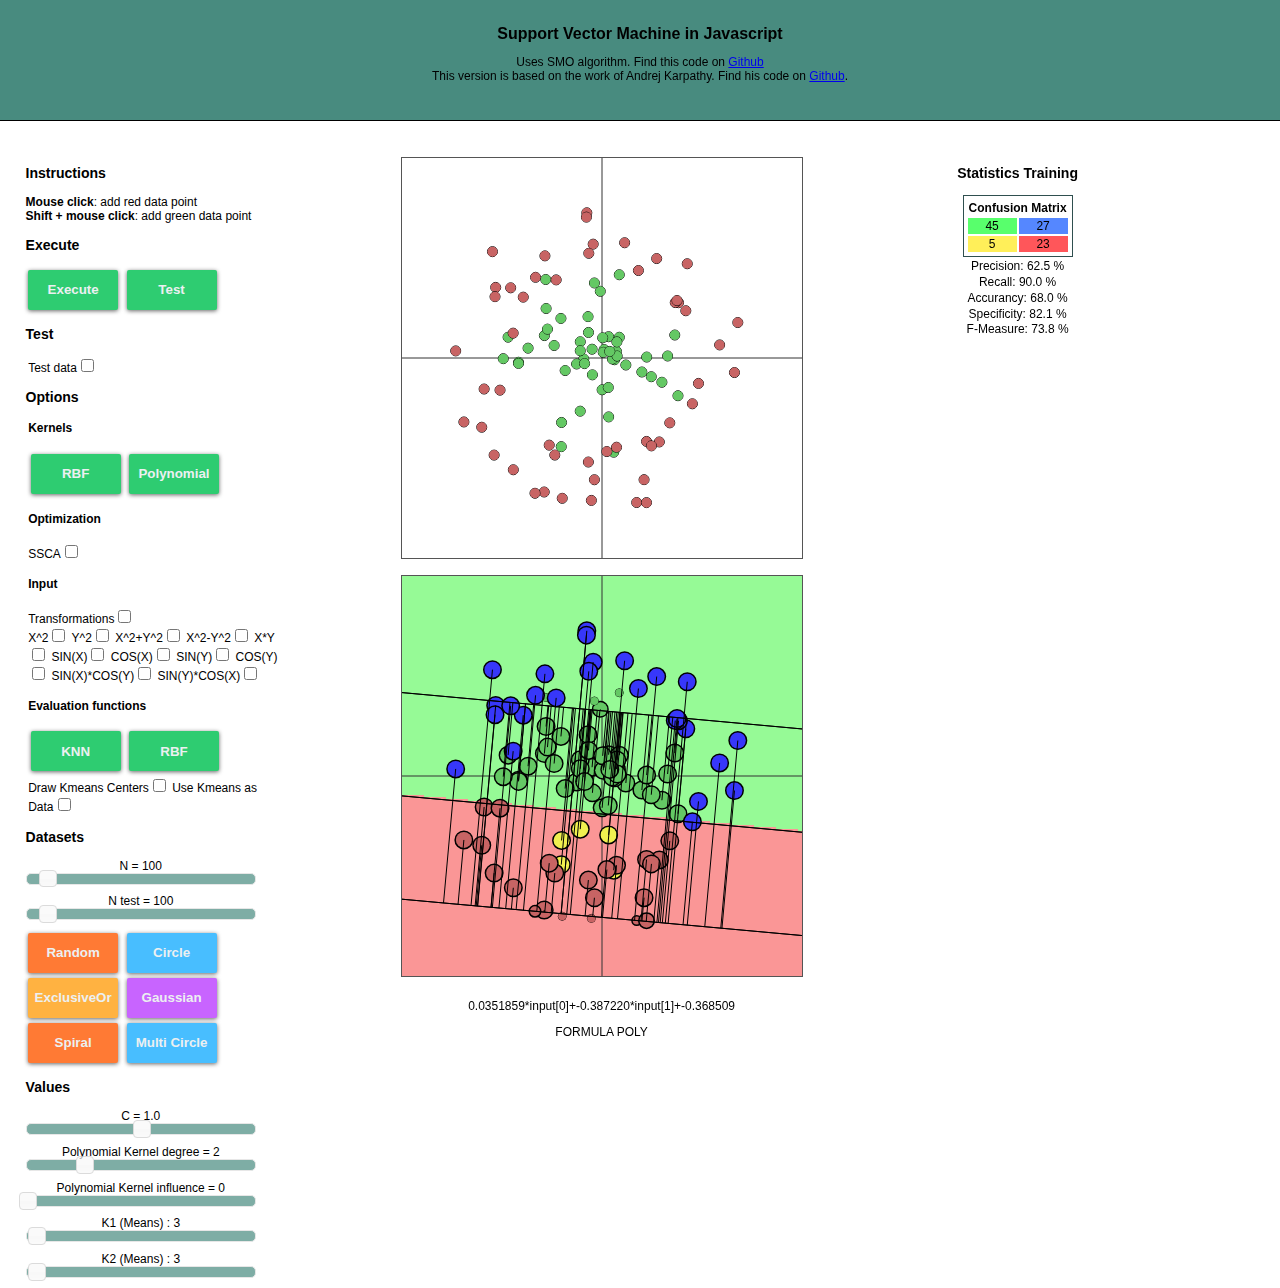
==== practice/index.html @ f7065320 "input polinomiale aggiunto" ====
<!DOCTYPE html>
<html lang="it">
    <head>
        <title>SVM Javascript</title>
        <link type="text/css" href="./jqueryui/css/ui-lightness/jquery-ui-1.8.21.custom.css" rel="Stylesheet" />
        <link type="text/css" rel="stylesheet" href="style/style.css"/>
        <script type="text/javascript" src="./jqueryui/js/jquery-1.7.2.min.js"></script>
        <script type="text/javascript" src="./jqueryui/js/jquery-ui-1.8.21.custom.min.js"></script>
        <script src="./npg_include/npgmain.js"></script>
        <script src="./npg_include/drawTest.js"></script>

        <script src="../lib/stats.js"></script>
        <script src="../lib/utils.js"></script>
        <script src="../lib/kernels.js"></script>
        <script src="../lib/input_transformations.js"></script>

        <script src="./js/kmeans.js"></script>
        <script src="../lib/svm.js"></script>
        <script src="../lib/svmo.js"></script>

        <script type="text/javascript" src="./js/generator.js"></script>
        <!-- Declaration and initialization -->
        <script type="text/javascript">

        /*
        This demo includes npg library (notpygamejs) that I wrote a while ago. It can
        be found on my Github page (https://github.com/karpathy/notpygamejs). It's a
        quick and dirty canvas wrapper that has some helped functions I use often.
        It's main use is to contain a main loop and expose methods update(), draw(),
        as well as some events keyUp(), mouseClick() etc.
        */

        let N = 100; //number of data points
        let Ntest = 100;
        let data = new Array(N);
        let labels = new Array(N);
        let datatest = new Array(N);
        let labelstest = new Array(N);
        let dataOLD = [];
        let labelsOLD = [];
        let wb; // weights and offset structure
        let ss= 40.0; // scaling factor for drawing
        let svm= new svmjs.SVM();
        let svmo = new svmojs.SVMO();

        let rbfKernelSigma = 0.5;
        let svmC = 1.0;
        let memo = false;
        let input_transformation = false;
        let x2 = false;
        let y2 = false;
        let x2y2 = false;
        let x2_y2 = false;
        let xy = false;
        let sinx = false;
        let cosx = false;
        let siny = false;
        let cosy = false;
        let sinxcosy = false;
        let sinycosx = false;
        let input_f = (function(){});

        let kernelid= 2;
        let Degree = 1;
        let Influence = 0;
        let ssca = false;
        let ub = 0.5;
        let K = 1; //for KNN
        let P = 2; //for minkowski
        let v; //array of variances
        let distanceid = 0; //for distances in KNN evalutations
        let datasetID = 1; //initially random
        let Epsilon = 0.1; //for rbf function evaluation
        let drawKmeansPoints = true; //only for the drawing thing
        let Km1 = 3; //K for kmeans
        let Km2 = 3; //K for kmeans
        let means;
        let KMdata = false; //use or not Kmeans as data
        let useTest = false; //show the tests
        let density = 2; //drawing canvas points
        let dataset_modified = true;

        let canvasResult = "canvasResult";
        let canvasData = "canvasData";

        function setDataSet(id) {
            if(datasetID !== id){
                datasetID = id;
                dataset_modified = true;
            }
            if(id===1){
                let res = randomData(N);
                data = res.data;
                labels = res.labels;
            }
            else if(id===2){
                let res = circleData(N);
                data = res.data;
                labels = res.labels;
            }
            else if(id===3){
                let res = exclusiveOrData(N);
                data = res.data;
                labels = res.labels;
            }
            else if(id===4){
                let res = gaussianData(N);
                data = res.data;
                labels = res.labels;
            }
            else if(id===5){
                let res = spiralData(N);
                data = res.data;
                labels = res.labels;
            }
            else if(id===6){
                let res = circleMultipleData(N);
                data = res.data;
                labels = res.labels;
            }
            setTrainingSet(datasetID);
        }
        function setTrainingSet(id) {
            if(id===1){
                let res = randomData(Ntest);
                datatest = res.data;
                labelstest = res.labels;
            }
            else if(id===2){
                let res = circleData(Ntest);
                datatest = res.data;
                labelstest = res.labels;
            }
            else if(id===3){
                let res = exclusiveOrData(Ntest);
                datatest = res.data;
                labelstest = res.labels;
            }
            else if(id===4){
                let res = gaussianData(Ntest);
                datatest = res.data;
                labelstest = res.labels;
            }
            else if(id===5){
                let res = spiralData(Ntest);
                datatest = res.data;
                labelstest = res.labels;
            }
            else if(id===6){
                let res = circleMultipleData(Ntest);
                datatest = res.data;
                labelstest = res.labels;
            }
        }

        function retrainSVM() {

            console.info("🐵 DATASET "+datasetID);

            if(kernelid === 0) {
                kernelid = 2;
                Degree = 1;
                retrainSVM();
            }
            else if(kernelid === 1) {
                ssca = document.getElementById("ssca").checked;
                svm.train(data, labels, { kernel: 'rbf', rbfsigma: rbfKernelSigma, C: svmC, SSCA: ssca, UB: ub, memoize: memo});
            }
            else if(kernelid === 2){
                ssca = document.getElementById("ssca").checked;
                svm.train(data, labels, {
                        kernel: 'poly',
                        degree: Degree,
                        influence: Influence,
                        C: svmC,
                        SSCA: ssca,
                        UB: ub,
                        memoize: memo,
                        input_f: input_f
                    }
                    );
                if(Degree === 1) {
                    wb = svm.getWeights();
                    let fLinear = svm.getFormulaLinear(wb);
                    // console.info(fLinear);
                    document.getElementById("formulaL").innerText = fLinear;
                }
                // let formula = svm.getFormula();
                // console.info(formula);
                //document.getElementById("formulaP").innerText = formula;
            }
            else if(kernelid === 3){
                console.info("\tKNN: "+K);
                console.info("\tDISTANCE: "+distanceF.name);
                if(distanceid===0){
                    console.info("\tP = "+P);
                }
                else if(distanceid === 2){ //mahalanobis
                    v = variance(); //calcolo una volta sola per aggiornamento di data set
                }
            }
            else if(kernelid === 4){
                console.info("\tRBF");
            }
        }

        function myinit(){
            setDataSet(2);
        }
        function myinitTest(){}

        function KMEANS(data) {
            console.info("\tKMEANS");
            let separated = separateData(data);
            let kmeans1 = new KMeans({
                canvas: document.getElementById('canvasData'),
                data: separated[0],
                k: Km1,
                p: 1
            });
            let kmeans2 = new KMeans({
                canvas: document.getElementById('canvasData'),
                data: separated[1],
                k: Km2,
                p: 1
            });

            means = new Array(2);
            means[0] = kmeans1.means;
            means[1] = kmeans2.means;
            let L1 = means[0].length;
            let L2 = means[1].length;
            let L = L1+L2;
            let newData = new Array(L);
            let newLabels = new Array(L);
            for(let i=0;i<L1;i++){
                newData[i] = means[0][i];
                newLabels[i] = 1;
            }
            for(let i=L1;i<L;i++) {
                newData[i] = means[1][i-L1];
                newLabels[i] = -1;
            }
            return {
                data: newData,
                labels: newLabels
            };
        }
        function separateData(data) {
            let res = new Array(2);
            res[0] = [];
            res[1] = [];
            for(let i=0;i<data.length;i++){
                if(labels[i]===1)
                    res[0].push(data[i]);
                else res[1].push(data[i]);
            }
            return res;
        }

        </script>

        <!-- distances functions (minkowski, chebyshev, mahalanobis) -->
        <script type="text/javascript" src="js/distances.js"></script>

        <!-- evaluations functions (KNN and RBF) -->
        <script type="text/javascript" src="js/evaluations.js"></script>

        <!-- main functions -->
        <script type="text/javascript">

            function inputFunctionUpdate(){
                x2 = document.getElementById("x2").checked;
                y2 = document.getElementById("y2").checked;
                x2y2 = document.getElementById("x2y2").checked;
                x2_y2 = document.getElementById("x2_y2").checked;
                xy = document.getElementById("xy").checked;
                sinx = document.getElementById("sinx").checked;
                cosx = document.getElementById("cosx").checked;
                siny = document.getElementById("siny").checked;
                cosy = document.getElementById("cosy").checked;
                sinxcosy = document.getElementById("sinxcosy").checked;
                sinycosx = document.getElementById("sinycosx").checked;

                if(x2) input_f = fx2;
                if(y2) input_f = fy2;

                if(x2y2) input_f = fx2y2;
                if(x2_y2) input_f = fx2_y2;

                if(xy) input_f = fxy;

                if(sinx) input_f = fsinx;
                if(cosx) input_f = fcosx;

                if(siny) input_f = fsiny;
                if(cosy) input_f = fcosy;

                if(sinxcosy) input_f = fsinxcosy;
                if(sinycosx) input_f = fsinycosx;

            }

            function update(){
                console.info("UPDATE");
                //check values on checkbox
                useTest = document.getElementById("test").checked;
                input_transformation = document.getElementById("input_transformations").checked;
                if(input_transformation) {
                    inputFunctionUpdate();
                }
                else input_f = null;

                drawKmeansPoints = document.getElementById("draw_kmeans_points").checked;
                let value = document.getElementById("kmdata").checked;
                //eseguo il calcolo dei centri kmeans
                let res = KMEANS(data);
                //se è stato modificato il dataset
                if(dataset_modified){
                    dataset_modified = false;
                    document.getElementById("kmdata").checked = false;
                    if(KMdata)
                        N = dataOLD.length;
                    else N = data.length;
                    KMdata = false;
                    console.info("RESET "+N);
                    setDataSet(datasetID);

                }
                else {
                    if (value !== KMdata) {
                        if (value) {
                            console.info("STORE data");
                            dataOLD = data;
                            labelsOLD = labels;
                        } else {
                            console.info("RESTORE data");
                            data = dataOLD;
                            labels = labelsOLD;
                        }
                    }
                    KMdata = value;
                    if (KMdata) {
                        console.info("OVERWRITE data");
                        data = res.data;
                        labels = res.labels;
                    }

                    //update limits
                    N = data.length;
                }
                //hide and show buttons/options
                hideUiThings();
                showUiThings();
            }

            function execute() {
                console.clear();
                console.info("🔨 EXECUTE");
                update();
                //setDataSet(datasetID);
                retrainSVM();
                draw();
            }

            function test() {
                console.info("🧪 TEST");
                if(!useTest) {
                    document.getElementById("test").checked = true;
                    useTest = true;
                }
                hideUiThings();
                showUiThings();
                let app = ctx;
                ctx = ctxTest; //substitute
                ctx.lineWidth = 1;
                drawTest(ctxTest);
                ctx = app; //return to normal
            }

        </script>

        <script src="./js/draw.js"></script>

        <!-- MouseClick -->
        <script src="./js/events.js"></script>

        <!-- ui functions -->
        <script type="text/javascript" src="js/ui.js"></script>

        <!-- jquery/set functions -->
        <script type="text/javascript" src="js/functions.js"></script>

    </head>

    <body onLoad="NPGinit(10,canvasData), drawTestInit(10,canvasResult),execute()"> <!-- 24 FPS -->
        <div id="info">
            <br /><h1>Support Vector Machine in Javascript</h1>
            <p>
                Uses SMO algorithm. Find this code on <a href="https://github.com/davide97g/svmjs">Github</a> <br />
                This version is based on the work of Andrej Karpathy. Find his code on <a href="https://github.com/karpathy/svmjs">Github</a>.
            </p>
        </div>
        <div id="options">
            <h3>Instructions</h3>
            <div>
                <strong>Mouse click</strong>: add red data point<br />
                <strong>Shift + mouse click</strong>: add green data point<br />
            </div>
            <h3>Execute</h3>
            <div>
                <button type="button" class="btn" id="gobtn" onclick="execute()">Execute</button>
                <button type="button" class="btn" id="testbtn" onclick="test()">Test</button>
            </div>
            <h3>Test</h3>
            <div id="checkboxTest" class="opts">
                <label for="test">Test data</label><input type="checkbox" id="test"/>
            </div>
            <h3>Options</h3>
            <div id="kernels" class="opts">
                <h4>Kernels</h4>
                <button id="rbfk" class="btn" onclick="changeKernel(1)">RBF</button>
                <button id="poly" class="btn" onclick="changeKernel(2)">Polynomial</button>
            </div>
            <div id="optimization" class="opts">
                <h4>Optimization </h4>
                <label for="ssca">SSCA</label><input type="checkbox" id="ssca"/>
                <h4>Input </h4>
                <label for="input_transformations">Transformations</label><input type="checkbox" id="input_transformations"/>
                <div id="input">
                    <label for="x2">X^2</label><input type="checkbox" id="x2"/>
                    <label for="y2">Y^2</label><input type="checkbox" id="y2"/>
                    <label for="x2y2">X^2+Y^2</label><input type="checkbox" id="x2y2"/>
                    <label for="x2_y2">X^2-Y^2</label><input type="checkbox" id="x2_y2"/>
                    <label for="x2y2">X*Y</label><input type="checkbox" id="xy"/>
                    <label for="sinx">SIN(X)</label><input type="checkbox" id="sinx"/>
                    <label for="cosx">COS(X)</label><input type="checkbox" id="cosx"/>
                    <label for="siny">SIN(Y)</label><input type="checkbox" id="siny"/>
                    <label for="cosy">COS(Y)</label><input type="checkbox" id="cosy"/>
                    <label for="sinxcosy">SIN(X)*COS(Y)</label><input type="checkbox" id="sinxcosy"/>
                    <label for="sinycosx">SIN(Y)*COS(X)</label><input type="checkbox" id="sinycosx"/>
                </div>
            </div>
            <div id="evalutation" class="opts">
                <h4>Evaluation functions</h4>
                <button id="knn" class="btn" onclick="changeKernel(3)">KNN</button>
                <button id="rbf" class="btn" onclick="changeKernel(4)">RBF</button>
            </div>
            <div id="distances" class="opts">
                <h4>Distances</h4>
                <button id="min" class="btn" onclick="changeDistance(0)">Minkowski</button>
                <button id="che" class="btn" onclick="changeDistance(1)">Chebyshev</button>
                <button id="maha" class="btn" onclick="changeDistance(2)">Mahalanobis</button>
            </div>
            <div id="kmeans" class="opts">
                <label for="draw_kmeans_points">Draw Kmeans Centers</label><input type="checkbox" id="draw_kmeans_points"/>
                <label for="kmdata">Use Kmeans as Data</label><input type="checkbox" id="kmdata"/>
            </div>
            <h3>Datasets</h3>

            <div id="s0" class="slider_container">
                <span id="nport">N = 100</span>
                <div id="slider0"></div>
            </div>
            <div id="s11" class="slider_container">
                <span id="ntestport">N test = 100</span>
                <div id="slider11"></div>
            </div>

            <div class="datasets">
                <button class="keys btn orange" id="databtn1" onclick="setDataSet(1),execute()">Random</button>
                <button class="keys btn blue" id="databtn2" onclick="setDataSet(2),execute()">Circle</button>
                <button class="keys btn yellow" id="databtn3" onclick="setDataSet(3),execute()">ExclusiveOr</button>
                <button class="keys btn purple" id="databtn4" onclick="setDataSet(4),execute()">Gaussian</button>
                <button class="keys btn orange" id="databtn5" onclick="setDataSet(5),execute()">Spiral</button>
                <button class="keys btn blue" id="databtn6" onclick="setDataSet(6),execute()">Multi Circle</button>
            </div>

            <div id="values">
                <h3>Values</h3>
                <div id="s1" class="slider_container">
                    <span id="creport">C = 1.0</span>
                    <div id="slider1"></div>
                </div>
                <div id="s2" class="slider_container">
                    <span id="sigreport">RBF Kernel sigma = 1.0 </span>
                    <div id="slider2"></div>
                </div>
                <div id="s3" class="slider_container">
                    <span id="degport">Polynomial Kernel degree = 2</span>
                    <div id="slider3"></div>
                </div>
                <div id="s4" class="slider_container">
                    <span id="infport">Polynomial Kernel influence = 0</span>
                    <div id="slider4"></div>
                </div>
                <div id="s5" class="slider_container">
                    <span id="ubport">Upper bound = 0.5</span>
                    <div id="slider5"></div>
                </div>
                <div id="s6" class="slider_container">
                    <span id="kport">K: 1</span>
                    <div id="slider6"></div>
                </div>
                <div id="s7" class="slider_container">
                    <span id="pport">Minkowski with P: 2</span>
                    <div id="slider7"></div>
                </div>
                <div id="s8" class="slider_container">
                    <span id="epsilonport">Epsilon : 0.1</span>
                    <div id="slider8"></div>
                </div>
                <div id="s9" class="slider_container">
                    <span id="kmeans1port">K1 (Means) : 3</span>
                    <div id="slider9"></div>
                </div>
                <div id="s10" class="slider_container">
                    <span id="kmeans2port">K2 (Means) : 3</span>
                    <div id="slider10"></div>
                </div>
            </div>
        </div>
        <div id="draw">
            <canvas id="canvasData" width="400px" height="400px">Browser not supported for Canvas. Get a real browser.
            </canvas>
            <canvas id="canvasResult" width="400px" height="400px">Browser not supported for Canvas. Get a real browser.
            </canvas>
            <p id ="formulaL">
                FORMULA LINEAR
            </p>
            <p id ="formulaP">
                FORMULA POLY
            </p>
        </div>
        <div id="statistics">
            <div id="statisticsTraining">
                <h3>Statistics Training</h3>
                <table id="CMtable">
                    <thead>
                    <tr>
                        <th colspan="2">Confusion Matrix</th>
                    </tr>
                    </thead>
                    <tbody>
                    <tr>
                        <td id="tp">-</td>
                        <td id="fp">-</td>
                    </tr>
                    <tr>
                        <td id="fn">-</td>
                        <td id="tn">-</td>
                    </tr>
                    </tbody>
                </table>
                <div class="stats">
                    <div>
                        Precision:
                        <span class="value" id="precision">-</span>
                        %
                    </div>
                    <div>
                        Recall:
                        <span class="value" id="recall">-</span>
                        %
                    </div>
                    <div>
                        Accurancy:
                        <span class="value" id="accurancy">-</span>
                        %
                    </div>
                    <div>
                        Specificity:
                        <span class="value" id="specificity">-</span>
                        %
                    </div>
                    <div>
                        F-Measure:
                        <span class="value" id="fmeasure">-</span>
                        %
                    </div>
                </div>
            </div>
            <div id="statisticsTest">
                <h3>Statistics Test</h3>
                <table id="CMtableTest">
                    <thead>
                    <tr>
                        <th colspan="2">Confusion Matrix Test</th>
                    </tr>
                    </thead>
                    <tbody>
                    <tr>
                        <td id="tp2">-</td>
                        <td id="fp2">-</td>
                    </tr>
                    <tr>
                        <td id="fn2">-</td>
                        <td id="tn2">-</td>
                    </tr>
                    </tbody>
                </table>
                <div class="stats">
                    <div>
                        Precision:
                        <span class="value" id="precision2">-</span>
                        %
                    </div>
                    <div>
                        Recall:
                        <span class="value" id="recall2">-</span>
                        %
                    </div>
                    <div>
                        Accurancy:
                        <span class="value" id="accurancy2">-</span>
                        %
                    </div>
                    <div>
                        Specificity:
                        <span class="value" id="specificity2">-</span>
                        %
                    </div>
                    <div>
                        F-Measure:
                        <span class="value" id="fmeasure2">-</span>
                        %
                    </div>
                </div>
            </div>
        </div>

    </body>
</html>
---- practice/style/style.css ----
button{
    border: none;
    background-color: transparent;
}
.btn {
    width: 90px;
    height: 40px;
    margin: 1%;
    overflow: hidden;
    font-weight: bolder;
    border-width: 0;
    outline: none;
    border-radius: 2px;
    box-shadow: 0 1px 4px rgba(0, 0, 0, .6);

    background-color: #2ecc71;
    color: #ecf0f1;

    transition: background-color .3s;
}

.btn.orange{
    background-color: #ff7a34;
}
.btn.blue{
    background-color: #48beff;
}
.purple{
    background-color: #c864ff;
}
.yellow{
    background-color: #ffb241;
}

.btn:hover, .btn:focus{
    background-color: #1eae7e;
}
.btn.orange:hover, .btn.orange:focus{
    background-color: #e95f38;
}
.btn.blue:hover, .btn.blue:focus{
    background-color: #1c8bff;
}
.btn.purple:hover, .btn.purple:focus{
    background-color: #9353c5;
}
.btn.yellow:hover, .btn.yellow:focus{
    background-color: #e0953f;
}

.btn:before {
    content: "";
    display: block;
    background-color: rgba(236, 240, 241, .3);
}


canvas {
    border: 1px solid #555;
    margin-top: 10px;
}
body {
    text-align: center;
    font-family: "Roboto Th",Verdana, Helvetica, sans-serif;
    font-size: 12px;
    padding: 0;
    margin: 0;
}
h1 {
    font-size: 16px;
}
p {
    padding-top: 0;
    padding-bottom: 0;
}
#CMtable, #CMtableTest{
    margin: auto;
    padding: 1%;
    border-color: darkslategray;
    border-width: 1px;
    border-style: solid;
}
#info {
    height: 120px;
    background-color: #488b7f;
    border-bottom: 1px solid #000000;
    margin-bottom: 30px;
}
#draw{
    float: left;
    width: 50%;
}
#options {
    text-align: left;
    width: 20%;
    margin-left: 2%;
    float: left;
}
#statistics{
    float: left;
    width: 15%;
    text-align: center;
}
.slider_container{
    text-align: center;
    float: left;
    margin-left: auto;
    margin-right: auto;
    width: 90%;
    margin-bottom: 2%;
}
#s0{
    margin-left: 0;
    margin-right: 0;
    width: 90%;
    text-align: center;
}
.slider_container div {
    -webkit-appearance: none;
    height: 10px;
    border-radius: 5px;
    background: #488b7f;
    outline: none;
    opacity: 0.7;
    -webkit-transition: .2s;
    transition: opacity .2s;
    margin-bottom: 2%;
}
.slider_container div:hover{
    opacity: 1;
}
.opts{
    margin: 1%;
}
.datasets{
    text-align: left;
}
.datasets div{
    margin-top: 2%;
}
.keys{
}
#draw{
    float: left;
    text-align: center;
}
#draw canvas{
    margin: 1%;
}
.stats div{
    margin: 1%;
}
#statisticsTest,#statisticsTraining{
    float: left;
    width: 100%;
}
#tp,#tp2{
    background-color: rgba(32, 255, 59, 0.75);
}
#fp,#fp2{
    background-color: rgba(28, 95, 255, 0.75);
}
#fn,#fn2{
    background-color: rgba(255, 233, 33, 0.75);
}
#tn,#tn2{
    background-color: rgba(255, 30, 35, 0.75);
}
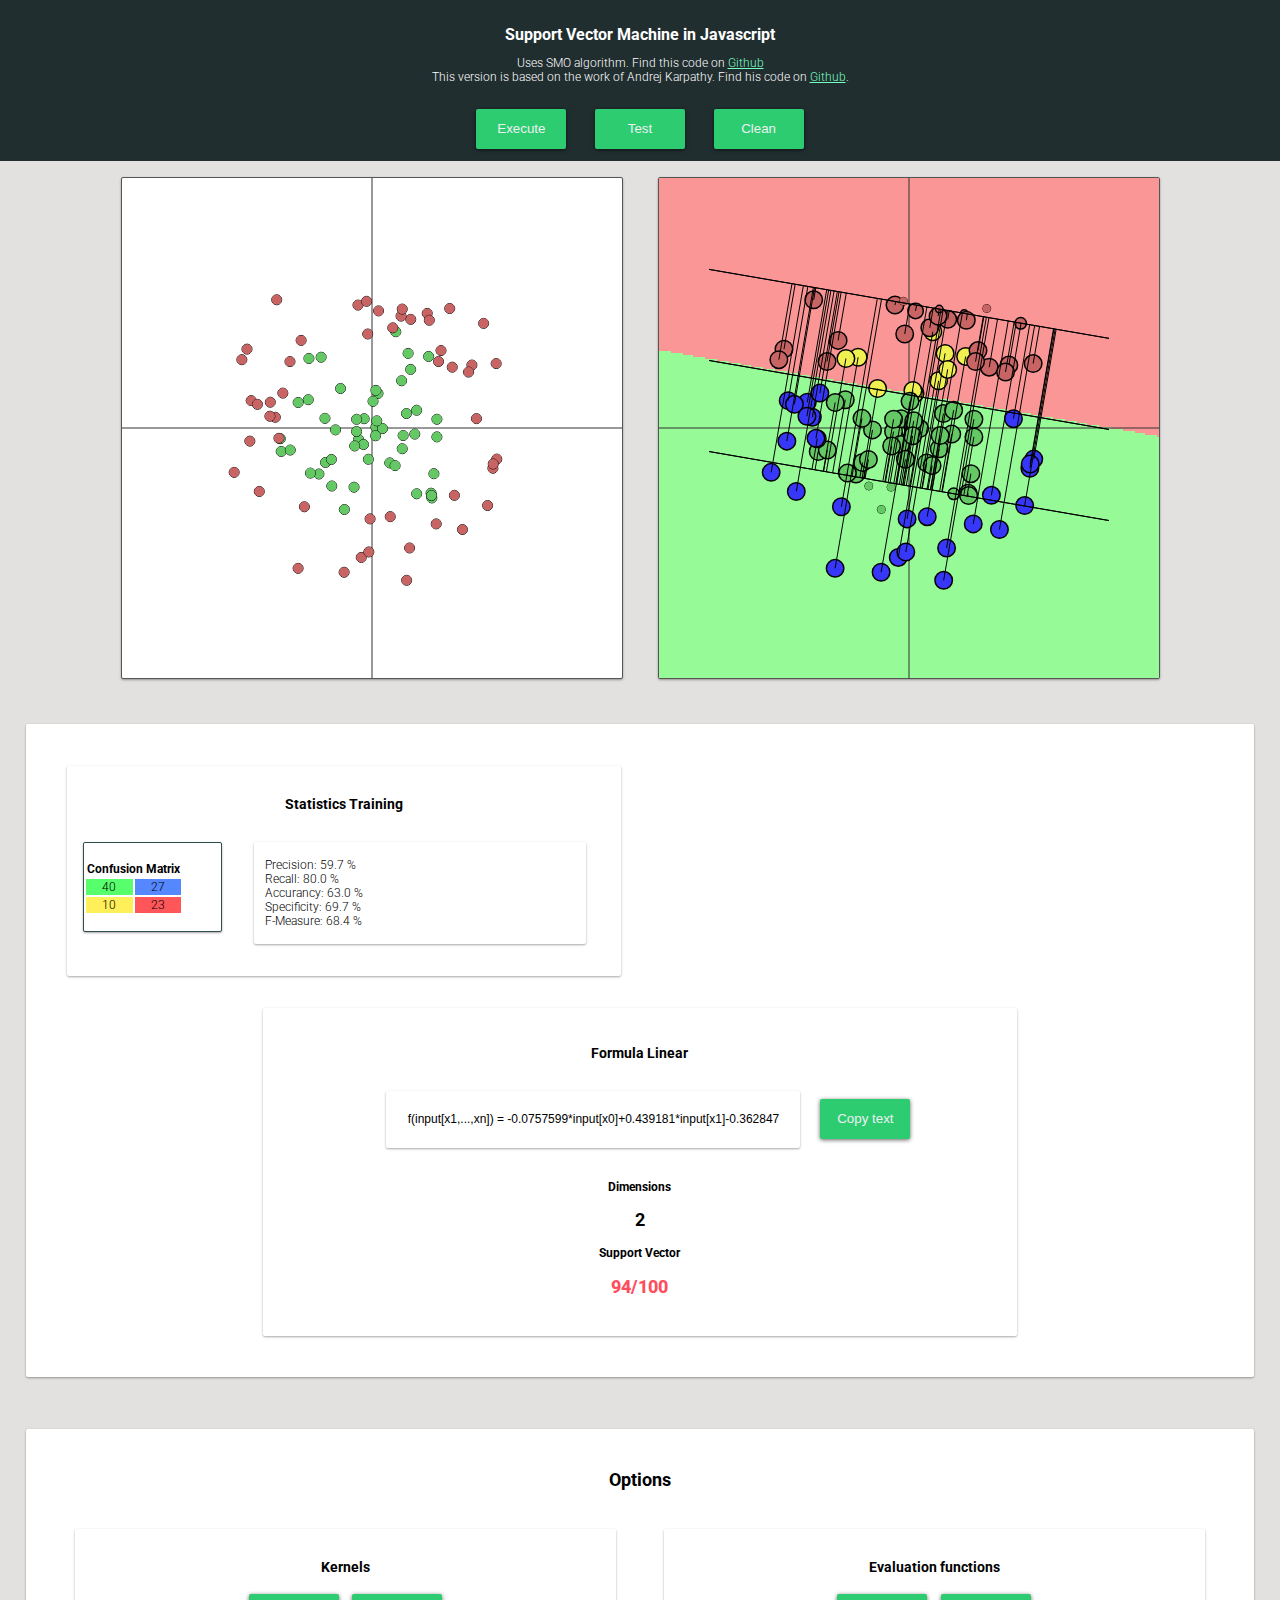
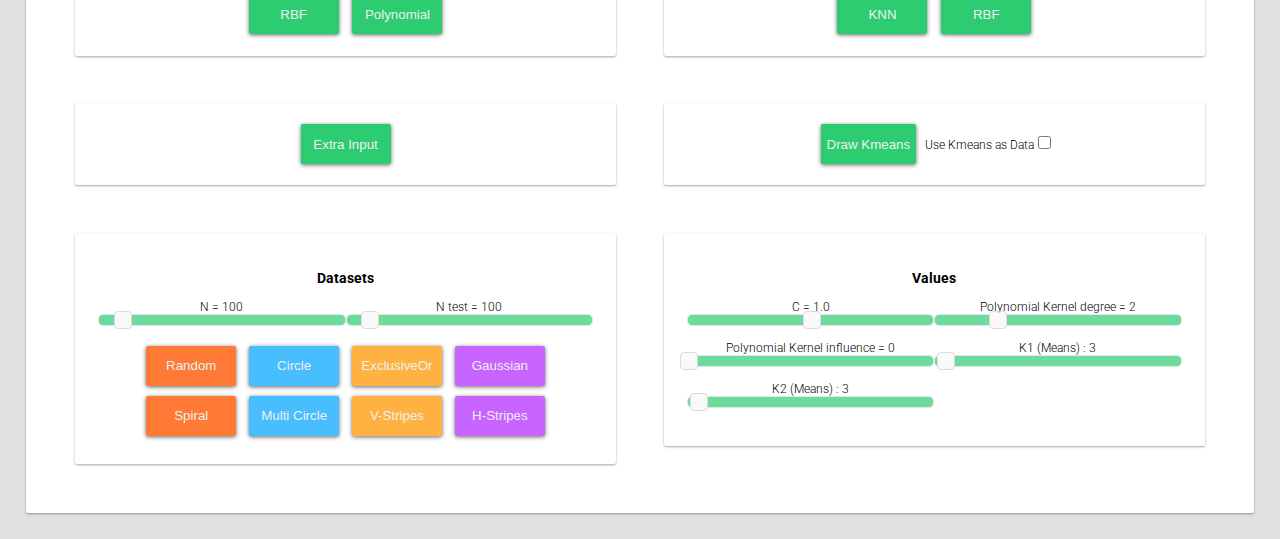
==== commit 8caa9c53: "rimodellazione grafica" ====
--- a/practice/index.html
+++ b/practice/index.html
@@ -2,6 +2,7 @@
 <html lang="it">
     <head>
         <title>SVM Javascript</title>
+        <link href="https://fonts.googleapis.com/css?family=Roboto:100,300,400,700&display=swap" rel="stylesheet">
         <link type="text/css" href="./jqueryui/css/ui-lightness/jquery-ui-1.8.21.custom.css" rel="Stylesheet" />
         <link type="text/css" rel="stylesheet" href="style/style.css"/>
         <script type="text/javascript" src="./jqueryui/js/jquery-1.7.2.min.js"></script>
@@ -47,18 +48,7 @@
         let svmC = 1.0;
         let memo = false;
         let input_transformation = false;
-        let x2 = false;
-        let y2 = false;
-        let x2y2 = false;
-        let x2_y2 = false;
-        let xy = false;
-        let sinx = false;
-        let cosx = false;
-        let siny = false;
-        let cosy = false;
-        let sinxcosy = false;
-        let sinycosx = false;
-        let input_f = (function(){});
+        let input_functions = [];
 
         let kernelid= 2;
         let Degree = 1;
@@ -71,11 +61,12 @@
         let distanceid = 0; //for distances in KNN evalutations
         let datasetID = 1; //initially random
         let Epsilon = 0.1; //for rbf function evaluation
-        let drawKmeansPoints = true; //only for the drawing thing
+        let drawKmeansPoints = false; //only for the drawing thing
         let Km1 = 3; //K for kmeans
         let Km2 = 3; //K for kmeans
         let means;
         let KMdata = false; //use or not Kmeans as data
+        let KMdataUser = false;
         let useTest = false; //show the tests
         let density = 2; //drawing canvas points
         let dataset_modified = true;
@@ -115,6 +106,16 @@
             }
             else if(id===6){
                 let res = circleMultipleData(N);
+                data = res.data;
+                labels = res.labels;
+            }
+            else if(id===7){
+                let res = stripesVData(N);
+                data = res.data;
+                labels = res.labels;
+            }
+            else if(id===8){
+                let res = stripesHData(N);
                 data = res.data;
                 labels = res.labels;
             }
@@ -151,11 +152,38 @@
                 datatest = res.data;
                 labelstest = res.labels;
             }
+            else if(id===7){
+                let res = stripesVData(Ntest);
+                datatest = res.data;
+                labelstest = res.labels;
+            }
+            else if(id===8){
+                let res = stripesHData(Ntest);
+                datatest = res.data;
+                labelstest = res.labels;
+            }
         }
 
+        function countSV(svm) {
+            let n=0;
+            for(let i=0;i<data.length;i++){
+                if(svm.alpha[i]>1e-7) {
+                    n++;
+                }
+            }
+            return n;
+        }
+
         function retrainSVM() {
+            document.getElementById("formulaL").innerHTML = "---";
+            document.getElementById("nSV").innerHTML = "---";
+            document.getElementById("nDim").innerHTML = "---";
 
             console.info("🐵 DATASET "+datasetID);
+            if(input_transformation){
+                for(let i=0;i<input_functions.length;i++)
+                    console.info("🐧 INPUT FUNCTION "+input_functions[i].name);
+            }
 
             if(kernelid === 0) {
                 kernelid = 2;
@@ -163,11 +191,21 @@
                 retrainSVM();
             }
             else if(kernelid === 1) {
-                ssca = document.getElementById("ssca").checked;
                 svm.train(data, labels, { kernel: 'rbf', rbfsigma: rbfKernelSigma, C: svmC, SSCA: ssca, UB: ub, memoize: memo});
+                let n = countSV(svm);
+                if(n/data.length>0.5){
+                    document.getElementById("nSV").classList.add("red");
+                }
+                else if(n/data.length>0.25){
+                    document.getElementById("nSV").classList.add("yellow");
+                }
+                else {
+                    document.getElementById("nSV").classList.add("green");
+                }
+                document.getElementById("nSV").innerHTML = n+"/"+data.length;
+                document.getElementById("nDim").innerHTML = "∞";
             }
             else if(kernelid === 2){
-                ssca = document.getElementById("ssca").checked;
                 svm.train(data, labels, {
                         kernel: 'poly',
                         degree: Degree,
@@ -176,18 +214,27 @@
                         SSCA: ssca,
                         UB: ub,
                         memoize: memo,
-                        input_f: input_f
+                        input_functions: input_functions
                     }
                     );
                 if(Degree === 1) {
                     wb = svm.getWeights();
-                    let fLinear = svm.getFormulaLinear(wb);
-                    // console.info(fLinear);
-                    document.getElementById("formulaL").innerText = fLinear;
-                }
-                // let formula = svm.getFormula();
-                // console.info(formula);
-                //document.getElementById("formulaP").innerText = formula;
+                    let formula = svm.getFormulaLinear(wb);
+                    document.getElementById("formulaL").innerHTML = "<strong>f(input[x1,...,xn])</strong> = "+formula.html;
+                    document.getElementById("fakeInputFormula").value = "f(input[x1,...,xn])= "+formula.text;
+                }
+                let n = countSV(svm);
+                document.getElementById("nSV").innerHTML = n+"/"+data.length;
+                document.getElementById("nDim").innerHTML = ""+wb.w.length;
+                if(n/data.length>0.5){
+                    document.getElementById("nSV").classList.add("red");
+                }
+                else if(n/data.length>0.25){
+                    document.getElementById("nSV").classList.add("yellow");
+                }
+                else {
+                    document.getElementById("nSV").classList.add("green");
+                }
             }
             else if(kernelid === 3){
                 console.info("\tKNN: "+K);
@@ -228,6 +275,9 @@
             means = new Array(2);
             means[0] = kmeans1.means;
             means[1] = kmeans2.means;
+            return createNewData(means);
+        }
+        function createNewData(means) {
             let L1 = means[0].length;
             let L2 = means[1].length;
             let L = L1+L2;
@@ -270,51 +320,53 @@
         <script type="text/javascript">
 
             function inputFunctionUpdate(){
-                x2 = document.getElementById("x2").checked;
-                y2 = document.getElementById("y2").checked;
-                x2y2 = document.getElementById("x2y2").checked;
-                x2_y2 = document.getElementById("x2_y2").checked;
-                xy = document.getElementById("xy").checked;
-                sinx = document.getElementById("sinx").checked;
-                cosx = document.getElementById("cosx").checked;
-                siny = document.getElementById("siny").checked;
-                cosy = document.getElementById("cosy").checked;
-                sinxcosy = document.getElementById("sinxcosy").checked;
-                sinycosx = document.getElementById("sinycosx").checked;
-
-                if(x2) input_f = fx2;
-                if(y2) input_f = fy2;
-
-                if(x2y2) input_f = fx2y2;
-                if(x2_y2) input_f = fx2_y2;
-
-                if(xy) input_f = fxy;
-
-                if(sinx) input_f = fsinx;
-                if(cosx) input_f = fcosx;
-
-                if(siny) input_f = fsiny;
-                if(cosy) input_f = fcosy;
-
-                if(sinxcosy) input_f = fsinxcosy;
-                if(sinycosx) input_f = fsinycosx;
+                let arrayF = [];
+                if(document.getElementById("x2").checked) arrayF.push(fx2);
+                if(document.getElementById("y2").checked) arrayF.push(fy2);
+                if(document.getElementById("x3").checked) arrayF.push(fx3);
+                if(document.getElementById("y3").checked) arrayF.push(fy3);
+
+                if(document.getElementById("x2y2").checked) arrayF.push(fx2y2);
+                if(document.getElementById("x2_y2").checked) arrayF.push(fx2_y2);
+
+                if(document.getElementById("xy").checked) arrayF.push(fxy);
+
+                if(document.getElementById("sinx").checked) arrayF.push(fsinx);
+                if(document.getElementById("cosx").checked) arrayF.push(fcosx);
+
+                if(document.getElementById("siny").checked) arrayF.push(fsiny);
+                if(document.getElementById("cosy").checked) arrayF.push(fcosy);
+
+                if(document.getElementById("sinxcosy").checked) arrayF.push(fsinxcosy);
+                if(document.getElementById("sinycosx").checked) arrayF.push(fsinycosx);
+
+                if(document.getElementById("sinxcosydot").checked) arrayF.push(fsinxcosydot);
+                if(document.getElementById("sinycosxdot").checked) arrayF.push(fsinycosxdot);
+
+                if(arrayF.length>0)
+                    input_functions = arrayF;
 
             }
 
             function update(){
                 console.info("UPDATE");
                 //check values on checkbox
-                useTest = document.getElementById("test").checked;
-                input_transformation = document.getElementById("input_transformations").checked;
+                //useTest = document.getElementById("test").checked;
+
                 if(input_transformation) {
                     inputFunctionUpdate();
                 }
-                else input_f = null;
-
-                drawKmeansPoints = document.getElementById("draw_kmeans_points").checked;
+                else input_functions = [];
+
+                ssca = document.getElementById("ssca").checked;
                 let value = document.getElementById("kmdata").checked;
-                //eseguo il calcolo dei centri kmeans
-                let res = KMEANS(data);
+
+                let res;
+                if(KMdataUser)
+                    res = createNewData(means);
+                else //eseguo il calcolo dei centri kmeans
+                    res = KMEANS(data);
+
                 //se è stato modificato il dataset
                 if(dataset_modified){
                     dataset_modified = false;
@@ -364,18 +416,51 @@
             }
 
             function test() {
-                console.info("🧪 TEST");
-                if(!useTest) {
-                    document.getElementById("test").checked = true;
-                    useTest = true;
-                }
+                console.info("🧪 TEST "+!useTest);
+                useTest = !useTest;
                 hideUiThings();
                 showUiThings();
-                let app = ctx;
-                ctx = ctxTest; //substitute
-                ctx.lineWidth = 1;
-                drawTest(ctxTest);
-                ctx = app; //return to normal
+                if(useTest) {
+                    // let app = ctx;
+                    // ctx = ctxTest; //substitute
+                    // ctx.lineWidth = 1;
+                    drawTest(ctxTest);
+                    // ctx = app; //return to normal
+                }
+                else{
+                    draw();
+                }
+            }
+            function shouldUseInput(value) {
+                input_transformation = value;
+                hideUiThings();
+                showUiThings();
+            }
+            function shouldDrawKmeans(value) {
+                drawKmeansPoints = value;
+                hideUiThings();
+                showUiThings();
+            }
+
+            function myFunction() {
+                if(kernelid!==2){
+                    document.getElementById("myTooltip").innerHTML = "No formula to copy";
+                    return;
+                }
+                let copyText = document.getElementById("fakeInputFormula");
+                let fake = $("#fakeInputFormula");
+                fake.show();
+                copyText.select();
+                document.execCommand("copy");
+                fake.hide();
+
+                let tooltip = document.getElementById("myTooltip");
+                tooltip.innerHTML = "Copied: " + copyText.value;
+            }
+
+            function outFunc() {
+                let tooltip = document.getElementById("myTooltip");
+                tooltip.innerHTML = "Copy to clipboard";
             }
 
         </script>
@@ -395,147 +480,37 @@
 
     <body onLoad="NPGinit(10,canvasData), drawTestInit(10,canvasResult),execute()"> <!-- 24 FPS -->
         <div id="info">
-            <br /><h1>Support Vector Machine in Javascript</h1>
+            <br>
+            <h1>Support Vector Machine in Javascript</h1>
             <p>
                 Uses SMO algorithm. Find this code on <a href="https://github.com/davide97g/svmjs">Github</a> <br />
                 This version is based on the work of Andrej Karpathy. Find his code on <a href="https://github.com/karpathy/svmjs">Github</a>.
             </p>
-        </div>
-        <div id="options">
-            <h3>Instructions</h3>
-            <div>
-                <strong>Mouse click</strong>: add red data point<br />
-                <strong>Shift + mouse click</strong>: add green data point<br />
-            </div>
-            <h3>Execute</h3>
-            <div>
-                <button type="button" class="btn" id="gobtn" onclick="execute()">Execute</button>
-                <button type="button" class="btn" id="testbtn" onclick="test()">Test</button>
-            </div>
-            <h3>Test</h3>
-            <div id="checkboxTest" class="opts">
-                <label for="test">Test data</label><input type="checkbox" id="test"/>
-            </div>
-            <h3>Options</h3>
-            <div id="kernels" class="opts">
-                <h4>Kernels</h4>
-                <button id="rbfk" class="btn" onclick="changeKernel(1)">RBF</button>
-                <button id="poly" class="btn" onclick="changeKernel(2)">Polynomial</button>
-            </div>
-            <div id="optimization" class="opts">
-                <h4>Optimization </h4>
-                <label for="ssca">SSCA</label><input type="checkbox" id="ssca"/>
-                <h4>Input </h4>
-                <label for="input_transformations">Transformations</label><input type="checkbox" id="input_transformations"/>
-                <div id="input">
-                    <label for="x2">X^2</label><input type="checkbox" id="x2"/>
-                    <label for="y2">Y^2</label><input type="checkbox" id="y2"/>
-                    <label for="x2y2">X^2+Y^2</label><input type="checkbox" id="x2y2"/>
-                    <label for="x2_y2">X^2-Y^2</label><input type="checkbox" id="x2_y2"/>
-                    <label for="x2y2">X*Y</label><input type="checkbox" id="xy"/>
-                    <label for="sinx">SIN(X)</label><input type="checkbox" id="sinx"/>
-                    <label for="cosx">COS(X)</label><input type="checkbox" id="cosx"/>
-                    <label for="siny">SIN(Y)</label><input type="checkbox" id="siny"/>
-                    <label for="cosy">COS(Y)</label><input type="checkbox" id="cosy"/>
-                    <label for="sinxcosy">SIN(X)*COS(Y)</label><input type="checkbox" id="sinxcosy"/>
-                    <label for="sinycosx">SIN(Y)*COS(X)</label><input type="checkbox" id="sinycosx"/>
-                </div>
-            </div>
-            <div id="evalutation" class="opts">
-                <h4>Evaluation functions</h4>
-                <button id="knn" class="btn" onclick="changeKernel(3)">KNN</button>
-                <button id="rbf" class="btn" onclick="changeKernel(4)">RBF</button>
-            </div>
-            <div id="distances" class="opts">
-                <h4>Distances</h4>
-                <button id="min" class="btn" onclick="changeDistance(0)">Minkowski</button>
-                <button id="che" class="btn" onclick="changeDistance(1)">Chebyshev</button>
-                <button id="maha" class="btn" onclick="changeDistance(2)">Mahalanobis</button>
-            </div>
-            <div id="kmeans" class="opts">
-                <label for="draw_kmeans_points">Draw Kmeans Centers</label><input type="checkbox" id="draw_kmeans_points"/>
-                <label for="kmdata">Use Kmeans as Data</label><input type="checkbox" id="kmdata"/>
-            </div>
-            <h3>Datasets</h3>
-
-            <div id="s0" class="slider_container">
-                <span id="nport">N = 100</span>
-                <div id="slider0"></div>
-            </div>
-            <div id="s11" class="slider_container">
-                <span id="ntestport">N test = 100</span>
-                <div id="slider11"></div>
-            </div>
-
-            <div class="datasets">
-                <button class="keys btn orange" id="databtn1" onclick="setDataSet(1),execute()">Random</button>
-                <button class="keys btn blue" id="databtn2" onclick="setDataSet(2),execute()">Circle</button>
-                <button class="keys btn yellow" id="databtn3" onclick="setDataSet(3),execute()">ExclusiveOr</button>
-                <button class="keys btn purple" id="databtn4" onclick="setDataSet(4),execute()">Gaussian</button>
-                <button class="keys btn orange" id="databtn5" onclick="setDataSet(5),execute()">Spiral</button>
-                <button class="keys btn blue" id="databtn6" onclick="setDataSet(6),execute()">Multi Circle</button>
-            </div>
-
-            <div id="values">
-                <h3>Values</h3>
-                <div id="s1" class="slider_container">
-                    <span id="creport">C = 1.0</span>
-                    <div id="slider1"></div>
-                </div>
-                <div id="s2" class="slider_container">
-                    <span id="sigreport">RBF Kernel sigma = 1.0 </span>
-                    <div id="slider2"></div>
-                </div>
-                <div id="s3" class="slider_container">
-                    <span id="degport">Polynomial Kernel degree = 2</span>
-                    <div id="slider3"></div>
-                </div>
-                <div id="s4" class="slider_container">
-                    <span id="infport">Polynomial Kernel influence = 0</span>
-                    <div id="slider4"></div>
-                </div>
-                <div id="s5" class="slider_container">
-                    <span id="ubport">Upper bound = 0.5</span>
-                    <div id="slider5"></div>
-                </div>
-                <div id="s6" class="slider_container">
-                    <span id="kport">K: 1</span>
-                    <div id="slider6"></div>
-                </div>
-                <div id="s7" class="slider_container">
-                    <span id="pport">Minkowski with P: 2</span>
-                    <div id="slider7"></div>
-                </div>
-                <div id="s8" class="slider_container">
-                    <span id="epsilonport">Epsilon : 0.1</span>
-                    <div id="slider8"></div>
-                </div>
-                <div id="s9" class="slider_container">
-                    <span id="kmeans1port">K1 (Means) : 3</span>
-                    <div id="slider9"></div>
-                </div>
-                <div id="s10" class="slider_container">
-                    <span id="kmeans2port">K2 (Means) : 3</span>
-                    <div id="slider10"></div>
-                </div>
-            </div>
+
+                <!--            <h3>Execute</h3>-->
+                <div>
+                    <button type="button" class="btn" id="gobtn" onclick="execute()">Execute</button>
+                    <button type="button" class="btn" id="testbtn" onclick="test()">Test</button>
+                    <button type="button" class="btn" id="cleanbtn" onclick="clean()">Clean</button>
+                </div>
+                <!--<h3>Test</h3>
+
+                <div id="checkboxTest">
+                    <label for="test">Test data</label><input type="checkbox" id="test"/>
+                </div> -->
+
         </div>
         <div id="draw">
-            <canvas id="canvasData" width="400px" height="400px">Browser not supported for Canvas. Get a real browser.
+            <canvas class="card card-1 nopadding" id="canvasData" width="500px" height="500px">Browser not supported for Canvas. Get a real browser.
             </canvas>
-            <canvas id="canvasResult" width="400px" height="400px">Browser not supported for Canvas. Get a real browser.
+            <canvas class="card card-1 nopadding" id="canvasResult" width="500px" height="500px">Browser not supported for Canvas. Get a real browser.
             </canvas>
-            <p id ="formulaL">
-                FORMULA LINEAR
-            </p>
-            <p id ="formulaP">
-                FORMULA POLY
-            </p>
         </div>
-        <div id="statistics">
-            <div id="statisticsTraining">
+
+        <div class="card card-1" id="statistics">
+            <div class="card card-1" id="statisticsTraining">
                 <h3>Statistics Training</h3>
-                <table id="CMtable">
+                <table class="card card-1" id="CMtable">
                     <thead>
                     <tr>
                         <th colspan="2">Confusion Matrix</th>
@@ -552,7 +527,7 @@
                     </tr>
                     </tbody>
                 </table>
-                <div class="stats">
+                <div class="card card-1 stats">
                     <div>
                         Precision:
                         <span class="value" id="precision">-</span>
@@ -580,9 +555,9 @@
                     </div>
                 </div>
             </div>
-            <div id="statisticsTest">
+            <div class="card card-1" id="statisticsTest">
                 <h3>Statistics Test</h3>
-                <table id="CMtableTest">
+                <table class="card card-1" id="CMtableTest">
                     <thead>
                     <tr>
                         <th colspan="2">Confusion Matrix Test</th>
@@ -599,7 +574,7 @@
                     </tr>
                     </tbody>
                 </table>
-                <div class="stats">
+                <div class="card card-1 stats">
                     <div>
                         Precision:
                         <span class="value" id="precision2">-</span>
@@ -627,7 +602,148 @@
                     </div>
                 </div>
             </div>
+            <div class="card card-1" id="statistics_svm">
+                <h3>Formula Linear</h3>
+                <input type="text" id ="fakeInputFormula">
+                <p class="card card-1" id="formulaL">---</p>
+                <div class="tooltip">
+                    <button class="btn" onclick="myFunction()" onmouseout="outFunc()">
+                        <span class="tooltiptext" id="myTooltip">Copy to clipboard</span>
+                        Copy text
+                    </button>
+                </div>
+                <h4>Dimensions</h4>
+                <h2 id ="nDim">---</h2>
+                <h4>Support Vector</h4>
+                <h2 id ="nSV">---</h2>
+            </div>
         </div>
+
+        <div class="card card-1" id="options">
+
+            <h2>Options</h2>
+<!--            <div class="card card-1"></div>-->
+            <div class="card card-1" id="kernels">
+                <h3>Kernels</h3>
+                <button id="rbfk" class="btn" onclick="changeKernel(1)">RBF</button>
+                <button id="poly" class="btn" onclick="changeKernel(2)">Polynomial</button>
+            </div>
+            <div class="card card-1" id="evalutation">
+                <h3>Evaluation functions</h3>
+                <button id="knn" class="btn" onclick="changeKernel(3)">KNN</button>
+                <button id="rbf" class="btn" onclick="changeKernel(4)">RBF</button>
+            </div>
+
+            <br>
+            <br>
+
+            <div id="optimization">
+                <h4>Optimization </h4>
+                <label for="ssca">SSCA</label><input type="checkbox" id="ssca"/>
+            </div>
+
+            <div class="card card-1" id="input">
+                <button type="button" class="btn" id="input_transformations" onclick="shouldUseInput(!input_transformation)">Extra Input</button>
+                <div id="input_choice">
+                    <label for="x2">X^2</label><input type="checkbox" id="x2"/>
+                    <label for="y2">Y^2</label><input type="checkbox" id="y2"/>
+                    <label for="x3">X^3</label><input type="checkbox" id="x3"/>
+                    <label for="y3">Y^3</label><input type="checkbox" id="y3"/>
+                    <br/>
+                    <label for="x2y2">X^2+Y^2</label><input type="checkbox" id="x2y2"/>
+                    <label for="x2_y2">X^2-Y^2</label><input type="checkbox" id="x2_y2"/>
+                    <label for="x2y2">X*Y</label><input type="checkbox" id="xy"/>
+                    <br/>
+                    <label for="sinx">SIN(X)</label><input type="checkbox" id="sinx"/>
+                    <label for="cosx">COS(X)</label><input type="checkbox" id="cosx"/>
+                    <label for="siny">SIN(Y)</label><input type="checkbox" id="siny"/>
+                    <label for="cosy">COS(Y)</label><input type="checkbox" id="cosy"/>
+                    <br/>
+                    <label for="sinxcosy">SIN(X)+COS(Y)</label><input type="checkbox" id="sinxcosy"/>
+                    <label for="sinycosx">SIN(Y)+COS(X)</label><input type="checkbox" id="sinycosx"/>
+                    <br />
+                    <label for="sinxcosydot">SIN(X)*COS(Y)</label><input type="checkbox" id="sinxcosydot"/>
+                    <label for="sinycosxdot">SIN(Y)*COS(X)</label><input type="checkbox" id="sinycosxdot"/>
+                </div>
+            </div>
+
+            <div class="card card-1" id="distances">
+                <h3>Distances</h3>
+                <button id="min" class="btn" onclick="changeDistance(0)">Minkowski</button>
+                <button id="che" class="btn" onclick="changeDistance(1)">Chebyshev</button>
+                <button id="maha" class="btn" onclick="changeDistance(2)">Mahalanobis</button>
+            </div>
+            <div class="card card-1" id="kmeans" >
+<!--                <label for="draw_kmeans_points">Draw Kmeans Centers</label><input type="checkbox" id="draw_kmeans_points"/>-->
+                <button type="button" class="btn" id="draw_kmeans_points" onclick="shouldDrawKmeans(!drawKmeansPoints)">Draw Kmeans</button>
+                <label for="kmdata">Use Kmeans as Data</label><input type="checkbox" id="kmdata"/>
+            </div>
+
+            <div class="card card-1" id="datasets">
+                <h3>Datasets</h3>
+                <div id="s0" class="slider_container">
+                    <span id="nport">N = 100</span>
+                    <div id="slider0"></div>
+                </div>
+                <div id="s11" class="slider_container">
+                    <span id="ntestport">N test = 100</span>
+                    <div id="slider11"></div>
+                </div>
+                <button class="btn orange" id="databtn1" onclick="setDataSet(1),execute()">Random</button>
+                <button class="btn blue" id="databtn2" onclick="setDataSet(2),execute()">Circle</button>
+                <button class="btn yellow" id="databtn3" onclick="setDataSet(3),execute()">ExclusiveOr</button>
+                <button class="btn purple" id="databtn4" onclick="setDataSet(4),execute()">Gaussian</button>
+                <button class="btn orange" id="databtn5" onclick="setDataSet(5),execute()">Spiral</button>
+                <button class="btn blue" id="databtn6" onclick="setDataSet(6),execute()">Multi Circle</button>
+                <button class="btn yellow" id="databtn7" onclick="setDataSet(7),execute()">V-Stripes</button>
+                <button class="btn purple" id="databtn8" onclick="setDataSet(8),execute()">H-Stripes</button>
+            </div>
+            <div class="card card-1" id="values">
+                <h3>Values</h3>
+                <div id="s1" class="slider_container">
+                    <span id="creport">C = 1.0</span>
+                    <div id="slider1"></div>
+                </div>
+                <div id="s2" class="slider_container">
+                    <span id="sigreport">RBF Kernel sigma = 1.0 </span>
+                    <div id="slider2"></div>
+                </div>
+                <div id="s3" class="slider_container">
+                    <span id="degport">Polynomial Kernel degree = 2</span>
+                    <div id="slider3"></div>
+                </div>
+                <div id="s4" class="slider_container">
+                    <span id="infport">Polynomial Kernel influence = 0</span>
+                    <div id="slider4"></div>
+                </div>
+                <div id="s5" class="slider_container">
+                    <span id="ubport">Upper bound = 0.5</span>
+                    <div id="slider5"></div>
+                </div>
+                <div id="s6" class="slider_container">
+                    <span id="kport">K: 1</span>
+                    <div id="slider6"></div>
+                </div>
+                <div id="s7" class="slider_container">
+                    <span id="pport">Minkowski with P: 2</span>
+                    <div id="slider7"></div>
+                </div>
+                <div id="s8" class="slider_container">
+                    <span id="epsilonport">Epsilon : 0.1</span>
+                    <div id="slider8"></div>
+                </div>
+                <div id="s9" class="slider_container">
+                    <span id="kmeans1port">K1 (Means) : 3</span>
+                    <div id="slider9"></div>
+                </div>
+                <div id="s10" class="slider_container">
+                    <span id="kmeans2port">K2 (Means) : 3</span>
+                    <div id="slider10"></div>
+                </div>
+            </div>
+
+        </div>
+
 
     </body>
 </html>
--- a/practice/style/style.css
+++ b/practice/style/style.css
@@ -1,9 +1,6 @@
-button{
-    border: none;
-    background-color: transparent;
-}
 .btn {
-    width: 90px;
+    /*width: 90px;*/
+    min-width: 90px;
     height: 40px;
     margin: 1%;
     overflow: hidden;
@@ -22,13 +19,16 @@
 .btn.orange{
     background-color: #ff7a34;
 }
+.btn.red{
+    background-color: #ff2c44;
+}
 .btn.blue{
     background-color: #48beff;
 }
-.purple{
+.btn.purple{
     background-color: #c864ff;
 }
-.yellow{
+.btn.yellow{
     background-color: #ffb241;
 }
 
@@ -37,6 +37,9 @@
 }
 .btn.orange:hover, .btn.orange:focus{
     background-color: #e95f38;
+}
+.btn.red:hover, .btn.red:focus{
+    background-color: #ff2c44;
 }
 .btn.blue:hover, .btn.blue:focus{
     background-color: #1c8bff;
@@ -61,7 +64,8 @@
 }
 body {
     text-align: center;
-    font-family: "Roboto Th",Verdana, Helvetica, sans-serif;
+    font-family: Roboto,Verdana, Helvetica, sans-serif;
+    font-weight: 300;
     font-size: 12px;
     padding: 0;
     margin: 0;
@@ -73,53 +77,79 @@
     padding-top: 0;
     padding-bottom: 0;
 }
-#CMtable, #CMtableTest{
-    margin: auto;
-    padding: 1%;
-    border-color: darkslategray;
-    border-width: 1px;
-    border-style: solid;
-}
+
 #info {
-    height: 120px;
-    background-color: #488b7f;
-    border-bottom: 1px solid #000000;
-    margin-bottom: 30px;
+    background-color: #212e30;
+    color: white;
+}
+#nSV{
+    font-weight: 800;
+}
+a{
+    color: #77ffc2;
+}
+.red{
+    color: #FF4D5D;
+}
+#nSV.yellow{
+    color: #ffb241;
+}
+.green{
+    color: #5dff91;
+}
+#instructions {
+    float: left;
+    text-align: center;
+    width: 100%;
+}
+#options {
+    background-color: white;
+    margin: 2%;
+    padding: 2%;
+    text-align: center;
+    width: 92%;
+    float: left;
 }
 #draw{
     float: left;
-    width: 50%;
-}
-#options {
-    text-align: left;
-    width: 20%;
-    margin-left: 2%;
-    float: left;
+    width: 100%;
+    text-align: center;
 }
 #statistics{
-    float: left;
-    width: 15%;
-    text-align: center;
-}
+    background-color: white;
+    margin: 2%;
+    padding: 2%;
+    text-align: center;
+    width: 92%;
+    float: left;
+}
+
+#values,#datasets{
+    float:left;
+    width: 42%;
+    margin: 2%;
+    padding: 2%;
+}
+#kernels,#evalutation,#input,#kmeans,#distances{
+    float: left;
+    width: 46%;
+    margin: 2%;
+}
+
+
 .slider_container{
     text-align: center;
     float: left;
     margin-left: auto;
     margin-right: auto;
-    width: 90%;
+    width: 50%;
     margin-bottom: 2%;
-}
-#s0{
-    margin-left: 0;
-    margin-right: 0;
-    width: 90%;
-    text-align: center;
 }
 .slider_container div {
     -webkit-appearance: none;
     height: 10px;
     border-radius: 5px;
-    background: #488b7f;
+    background: #2ecc71;
     outline: none;
     opacity: 0.7;
     -webkit-transition: .2s;
@@ -129,30 +159,29 @@
 .slider_container div:hover{
     opacity: 1;
 }
-.opts{
-    margin: 1%;
-}
-.datasets{
+
+
+#statisticsTest,#statisticsTraining{
+    float: left;
+    width: 47%;
+}
+#statistics_svm{
+    padding: 2%;
+    width: 60%;
+}
+table{
+    float: left;
+    width: 25%;
+    text-align: center;
+    border-color: darkslategray;
+    border-width: 1px;
+    border-style: solid;
+}
+.stats{
+    float: left;
+    width: 58%;
     text-align: left;
-}
-.datasets div{
-    margin-top: 2%;
-}
-.keys{
-}
-#draw{
-    float: left;
-    text-align: center;
-}
-#draw canvas{
-    margin: 1%;
-}
-.stats div{
-    margin: 1%;
-}
-#statisticsTest,#statisticsTraining{
-    float: left;
-    width: 100%;
+    padding-left: 2%;
 }
 #tp,#tp2{
     background-color: rgba(32, 255, 59, 0.75);
@@ -165,4 +194,95 @@
 }
 #tn,#tn2{
     background-color: rgba(255, 30, 35, 0.75);
+}
+
+#formulaL{
+    padding: 3%;
+    font-family: "Calibri",sans-serif;
+}
+
+body {
+    background: #e2e1e0;
+    text-align: center;
+}
+
+.card {
+    background: #fff;
+    border-radius: 2px;
+    display: inline-block;
+    /*height: 300px;*/
+    margin: 1rem;
+    position: relative;
+    /*width: 300px;*/
+    padding-bottom: 1rem;
+    padding-top: 1rem;
+}
+.nopadding{
+    padding: 0;
+}
+.card-1 {
+    box-shadow: 0 1px 3px rgba(0,0,0,0.12), 0 1px 2px rgba(0,0,0,0.24);
+    transition: all 0.3s cubic-bezier(.25,.8,.25,1);
+}
+
+.card-1:hover {
+    box-shadow: 0 14px 28px rgba(0,0,0,0.25), 0 10px 10px rgba(0,0,0,0.22);
+}
+
+.card-2 {
+    box-shadow: 0 3px 6px rgba(0,0,0,0.16), 0 3px 6px rgba(0,0,0,0.23);
+    transition: all 0.3s cubic-bezier(.25,.8,.25,1);
+}
+
+.card-3 {
+    box-shadow: 0 10px 20px rgba(0,0,0,0.19), 0 6px 6px rgba(0,0,0,0.23);
+    transition: all 0.3s cubic-bezier(.25,.8,.25,1);
+}
+
+.card-4 {
+    box-shadow: 0 14px 28px rgba(0,0,0,0.25), 0 10px 10px rgba(0,0,0,0.22);
+    transition: all 0.3s cubic-bezier(.25,.8,.25,1);
+}
+
+.card-5 {
+    box-shadow: 0 19px 38px rgba(0,0,0,0.30), 0 15px 12px rgba(0,0,0,0.22);
+    transition: all 0.3s cubic-bezier(.25,.8,.25,1);
+}
+
+.tooltip {
+    position: relative;
+    display: inline-block;
+}
+
+.tooltip .tooltiptext {
+    visibility: hidden;
+    width: 140px;
+    background-color: #555;
+    color: #fff;
+    text-align: center;
+    border-radius: 6px;
+    padding: 5px;
+    position: absolute;
+    z-index: 1;
+    bottom: 150%;
+    left: 50%;
+    margin-left: -75px;
+    opacity: 0;
+    transition: opacity 0.3s;
+}
+
+.tooltip .tooltiptext::after {
+    content: "";
+    position: absolute;
+    top: 100%;
+    left: 50%;
+    margin-left: -5px;
+    border-width: 5px;
+    border-style: solid;
+    border-color: #555 transparent transparent transparent;
+}
+
+.tooltip:hover .tooltiptext {
+    visibility: visible;
+    opacity: 1;
 }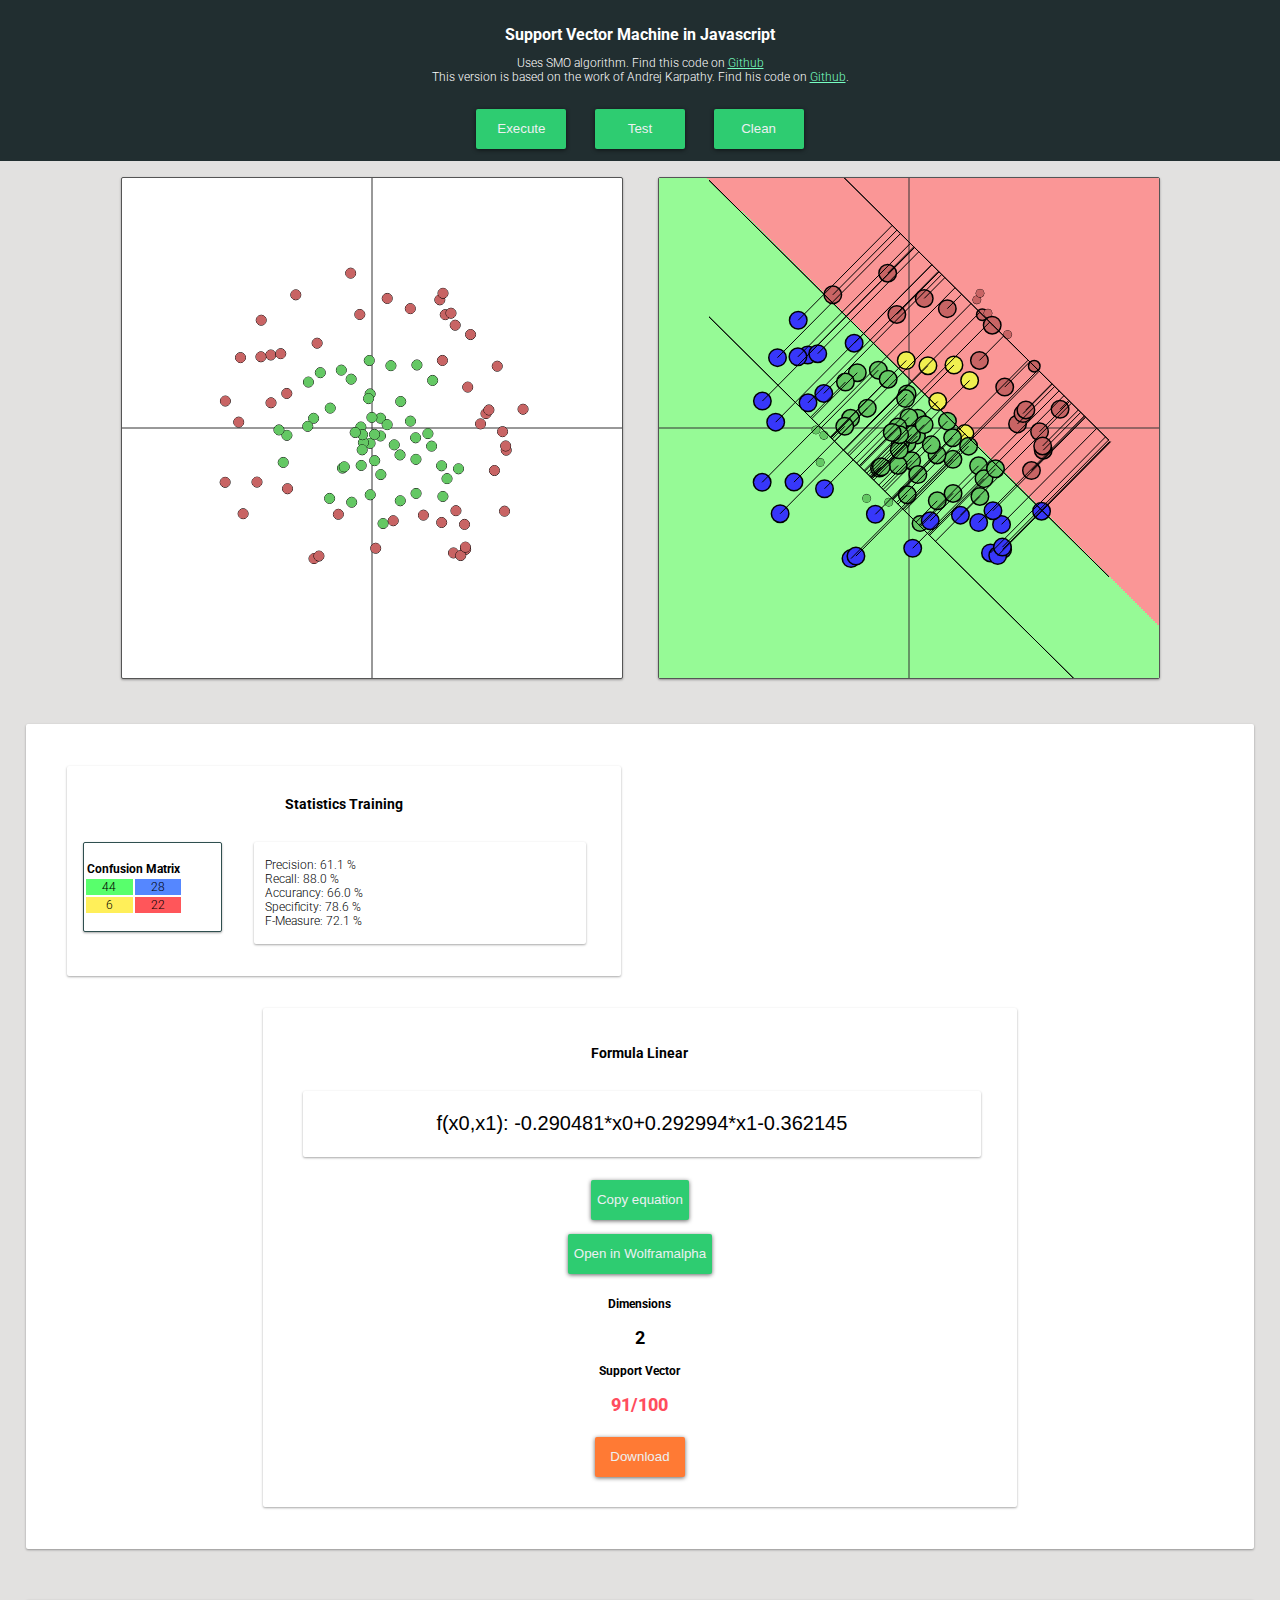
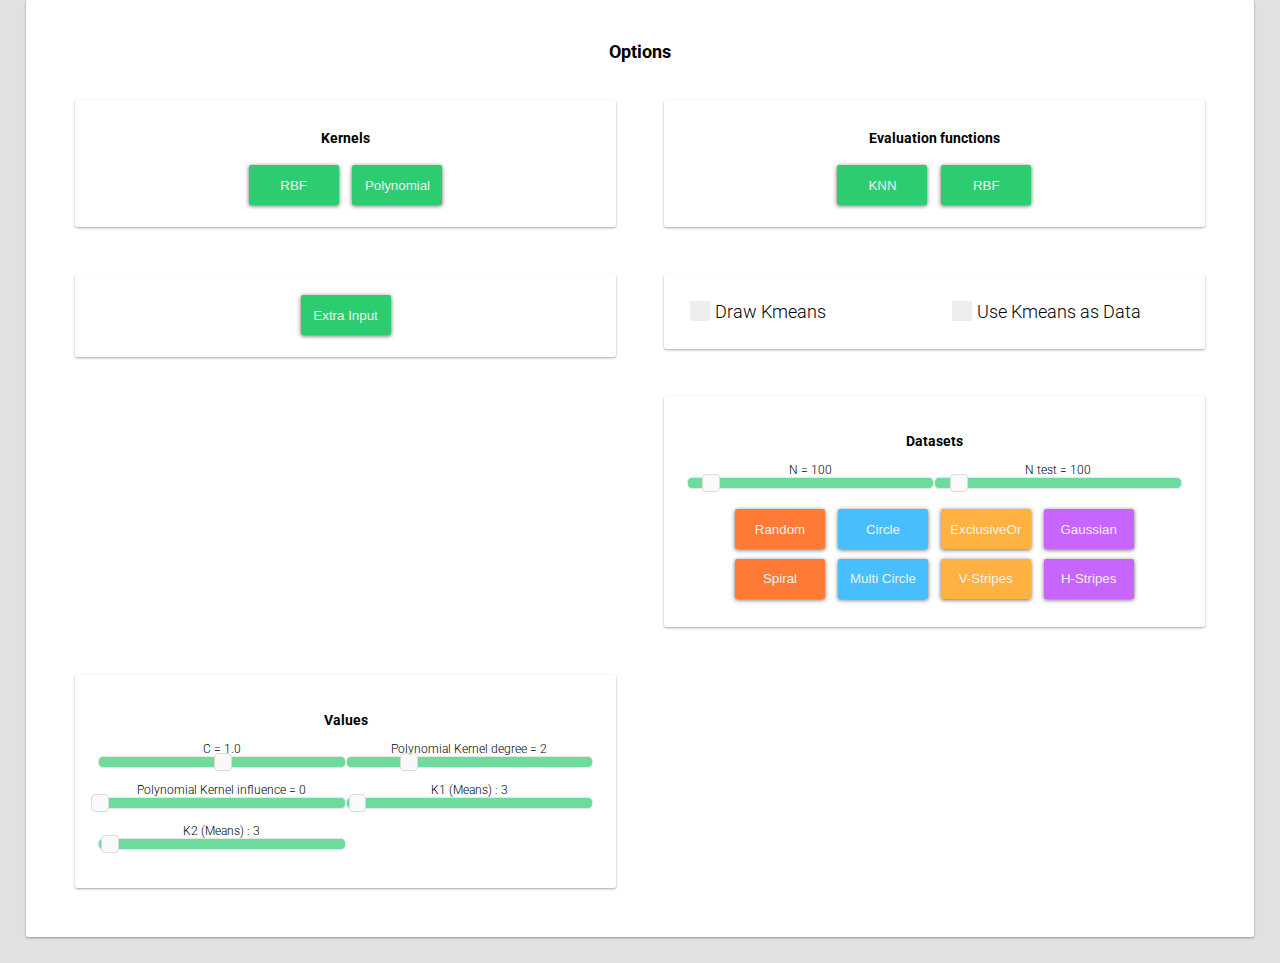
==== commit 7347f246: "download" ====
--- a/practice/index.html
+++ b/practice/index.html
@@ -70,6 +70,7 @@
         let useTest = false; //show the tests
         let density = 2; //drawing canvas points
         let dataset_modified = true;
+        let link = "";
 
         let canvasResult = "canvasResult";
         let canvasData = "canvasData";
@@ -220,8 +221,8 @@
                 if(Degree === 1) {
                     wb = svm.getWeights();
                     let formula = svm.getFormulaLinear(wb);
-                    document.getElementById("formulaL").innerHTML = "<strong>f(input[x1,...,xn])</strong> = "+formula.html;
-                    document.getElementById("fakeInputFormula").value = "f(input[x1,...,xn])= "+formula.text;
+                    document.getElementById("formulaL").innerHTML = formula.html;
+                    document.getElementById("fakeInputFormula").value = formula.equation;
                 }
                 let n = countSV(svm);
                 document.getElementById("nSV").innerHTML = n+"/"+data.length;
@@ -361,6 +362,7 @@
                 ssca = document.getElementById("ssca").checked;
                 let value = document.getElementById("kmdata").checked;
 
+                drawKmeansPoints = document.getElementById("draw_kmeans_points").checked;
                 let res;
                 if(KMdataUser)
                     res = createNewData(means);
@@ -442,7 +444,7 @@
                 showUiThings();
             }
 
-            function myFunction() {
+            function copyFunction() {
                 if(kernelid!==2){
                     document.getElementById("myTooltip").innerHTML = "No formula to copy";
                     return;
@@ -456,11 +458,58 @@
 
                 let tooltip = document.getElementById("myTooltip");
                 tooltip.innerHTML = "Copied: " + copyText.value;
+
+                let eq = copyText.value;
+
+                while(eq.indexOf("+")!== -1 )
+                    eq = eq.replace("+","%2B");
+
+                link = "https://www.wolframalpha.com/input/?i="+eq;
+
             }
 
             function outFunc() {
                 let tooltip = document.getElementById("myTooltip");
                 tooltip.innerHTML = "Copy to clipboard";
+            }
+
+            function openLink(){
+                copyFunction();
+                window.open(link);
+            }
+
+        </script>
+
+        <script type="text/javascript">
+
+
+
+
+            function download(blob,name) {
+                let url = URL.createObjectURL(blob),
+                    div = document.createElement("div"),
+                    anch = document.createElement("a");
+
+                document.body.appendChild(div);
+                div.appendChild(anch);
+
+                anch.innerHTML = "&nbsp;";
+                div.style.width = "0";
+                div.style.height = "0";
+                anch.href = url;
+                anch.download = name;
+
+                let ev = new MouseEvent("click",{});
+                anch.dispatchEvent(ev);
+                document.body.removeChild(div);
+            }
+
+            function launchDownload() {
+                // create the text file as a Blob:
+                let content = document.getElementById("fakeInputFormula").value;
+                let blob = new Blob([content],{type: "text/plain"});
+                // download the file:
+                download(blob,"equation.txt");
             }
 
         </script>
@@ -605,17 +654,19 @@
             <div class="card card-1" id="statistics_svm">
                 <h3>Formula Linear</h3>
                 <input type="text" id ="fakeInputFormula">
-                <p class="card card-1" id="formulaL">---</p>
+                <div class="card card-1" id="formulaL">---</div>
                 <div class="tooltip">
-                    <button class="btn" onclick="myFunction()" onmouseout="outFunc()">
+                    <button class="btn" onclick="copyFunction()" onmouseout="outFunc()">
                         <span class="tooltiptext" id="myTooltip">Copy to clipboard</span>
-                        Copy text
+                        Copy equation
                     </button>
                 </div>
+                <button class="btn" id="btnLink" onclick="openLink()">Open in Wolframalpha</button>
                 <h4>Dimensions</h4>
                 <h2 id ="nDim">---</h2>
                 <h4>Support Vector</h4>
                 <h2 id ="nSV">---</h2>
+                <button id="download" class="btn orange" onclick="launchDownload()">Download</button>
             </div>
         </div>
 
@@ -645,25 +696,85 @@
             <div class="card card-1" id="input">
                 <button type="button" class="btn" id="input_transformations" onclick="shouldUseInput(!input_transformation)">Extra Input</button>
                 <div id="input_choice">
-                    <label for="x2">X^2</label><input type="checkbox" id="x2"/>
-                    <label for="y2">Y^2</label><input type="checkbox" id="y2"/>
-                    <label for="x3">X^3</label><input type="checkbox" id="x3"/>
-                    <label for="y3">Y^3</label><input type="checkbox" id="y3"/>
-                    <br/>
-                    <label for="x2y2">X^2+Y^2</label><input type="checkbox" id="x2y2"/>
-                    <label for="x2_y2">X^2-Y^2</label><input type="checkbox" id="x2_y2"/>
-                    <label for="x2y2">X*Y</label><input type="checkbox" id="xy"/>
-                    <br/>
-                    <label for="sinx">SIN(X)</label><input type="checkbox" id="sinx"/>
-                    <label for="cosx">COS(X)</label><input type="checkbox" id="cosx"/>
-                    <label for="siny">SIN(Y)</label><input type="checkbox" id="siny"/>
-                    <label for="cosy">COS(Y)</label><input type="checkbox" id="cosy"/>
-                    <br/>
-                    <label for="sinxcosy">SIN(X)+COS(Y)</label><input type="checkbox" id="sinxcosy"/>
-                    <label for="sinycosx">SIN(Y)+COS(X)</label><input type="checkbox" id="sinycosx"/>
-                    <br />
-                    <label for="sinxcosydot">SIN(X)*COS(Y)</label><input type="checkbox" id="sinxcosydot"/>
-                    <label for="sinycosxdot">SIN(Y)*COS(X)</label><input type="checkbox" id="sinycosxdot"/>
+                    <label class="container small">x^2
+                        <input type="checkbox" id="x2">
+                        <span class="checkmark"></span>
+                    </label>
+                    <label class="container small">y^2
+                        <input type="checkbox" id="y2">
+                        <span class="checkmark"></span>
+                    </label>
+                    <label class="container small">x^3
+                        <input type="checkbox" id="x3">
+                        <span class="checkmark"></span>
+                    </label>
+                    <label class="container small">y^3
+                        <input type="checkbox" id="y3">
+                        <span class="checkmark"></span>
+                    </label>
+                    <label class="container medium">x^2+y^2
+                        <input type="checkbox" id="x2y2">
+                        <span class="checkmark"></span>
+                    </label>
+                    <label class="container medium">x^2-y^2
+                        <input type="checkbox" id="x2_y2">
+                        <span class="checkmark"></span>
+                    </label>
+                    <label class="container medium">x*y
+                        <input type="checkbox" id="xy">
+                        <span class="checkmark"></span>
+                    </label>
+                    <label class="container small">sin(x)
+                        <input type="checkbox" id="sinx">
+                        <span class="checkmark"></span>
+                    </label>
+                    <label class="container small">cos(x)
+                        <input type="checkbox" id="cosx">
+                        <span class="checkmark"></span>
+                    </label>
+                    <label class="container small">sin(y)
+                        <input type="checkbox" id="siny">
+                        <span class="checkmark"></span>
+                    </label>
+                    <label class="container small">cos(y)
+                        <input type="checkbox" id="cosy">
+                        <span class="checkmark"></span>
+                    </label>
+                    <label class="container big">sin(x)+cos(y)
+                        <input type="checkbox" id="sinxcosy">
+                        <span class="checkmark"></span>
+                    </label>
+                    <label class="container big">sin(y)+cos(x)
+                        <input type="checkbox" id="sinycosx">
+                        <span class="checkmark"></span>
+                    </label>
+                    <label class="container big">sin(x)*cos(y)
+                        <input type="checkbox" id="sinxcosydot">
+                        <span class="checkmark"></span>
+                    </label>
+                    <label class="container big">sin(y)*cos(x)
+                        <input type="checkbox" id="sinycosxdot">
+                        <span class="checkmark"></span>
+                    </label>
+<!--                    <label for="x2">X^2</label><input type="checkbox" id="x2"/>-->
+<!--                    <label for="y2">Y^2</label><input type="checkbox" id="y2"/>-->
+<!--                    <label for="x3">X^3</label><input type="checkbox" id="x3"/>-->
+<!--                    <label for="y3">Y^3</label><input type="checkbox" id="y3"/>-->
+<!--                    <br/>-->
+<!--                    <label for="x2y2">X^2+Y^2</label><input type="checkbox" id="x2y2"/>-->
+<!--                    <label for="x2_y2">X^2-Y^2</label><input type="checkbox" id="x2_y2"/>-->
+<!--                    <label for="x2y2">X*Y</label><input type="checkbox" id="xy"/>-->
+<!--                    <br/>-->
+<!--                    <label for="sinx">SIN(X)</label><input type="checkbox" id="sinx"/>-->
+<!--                    <label for="cosx">COS(X)</label><input type="checkbox" id="cosx"/>-->
+<!--                    <label for="siny">SIN(Y)</label><input type="checkbox" id="siny"/>-->
+<!--                    <label for="cosy">COS(Y)</label><input type="checkbox" id="cosy"/>-->
+<!--                    <br/>-->
+<!--                    <label for="sinxcosy">SIN(X)+COS(Y)</label><input type="checkbox" id="sinxcosy"/>-->
+<!--                    <label for="sinycosx">SIN(Y)+COS(X)</label><input type="checkbox" id="sinycosx"/>-->
+<!--                    <br />-->
+<!--                    <label for="sinxcosydot">SIN(X)*COS(Y)</label><input type="checkbox" id="sinxcosydot"/>-->
+<!--                    <label for="sinycosxdot">SIN(Y)*COS(X)</label><input type="checkbox" id="sinycosxdot"/>-->
                 </div>
             </div>
 
@@ -674,9 +785,15 @@
                 <button id="maha" class="btn" onclick="changeDistance(2)">Mahalanobis</button>
             </div>
             <div class="card card-1" id="kmeans" >
-<!--                <label for="draw_kmeans_points">Draw Kmeans Centers</label><input type="checkbox" id="draw_kmeans_points"/>-->
-                <button type="button" class="btn" id="draw_kmeans_points" onclick="shouldDrawKmeans(!drawKmeansPoints)">Draw Kmeans</button>
-                <label for="kmdata">Use Kmeans as Data</label><input type="checkbox" id="kmdata"/>
+<!--                <button type="button" class="btn" id="draw_kmeans_points" onclick="shouldDrawKmeans(!drawKmeansPoints)">Draw Kmeans</button>-->
+                <label class="container big">Draw Kmeans
+                    <input type="checkbox" id="draw_kmeans_points">
+                    <span class="checkmark"></span>
+                </label>
+                <label class="container big">Use Kmeans as Data
+                    <input type="checkbox" id="kmdata">
+                    <span class="checkmark"></span>
+                </label>
             </div>
 
             <div class="card card-1" id="datasets">
--- a/practice/style/style.css
+++ b/practice/style/style.css
@@ -197,8 +197,11 @@
 }
 
 #formulaL{
+    word-wrap: break-word;
     padding: 3%;
+    width: 90%;
     font-family: "Calibri",sans-serif;
+    font-size: 20px;
 }
 
 body {
@@ -251,38 +254,97 @@
 
 .tooltip {
     position: relative;
-    display: inline-block;
+    /*display: inline-block;*/
 }
 
 .tooltip .tooltiptext {
     visibility: hidden;
-    width: 140px;
+    /*width: 140px;*/
     background-color: #555;
     color: #fff;
     text-align: center;
     border-radius: 6px;
-    padding: 5px;
+    padding: 2%;
     position: absolute;
     z-index: 1;
-    bottom: 150%;
-    left: 50%;
-    margin-left: -75px;
+    bottom: 100%;
     opacity: 0;
     transition: opacity 0.3s;
 }
 
-.tooltip .tooltiptext::after {
-    content: "";
-    position: absolute;
-    top: 100%;
-    left: 50%;
-    margin-left: -5px;
-    border-width: 5px;
-    border-style: solid;
-    border-color: #555 transparent transparent transparent;
-}
 
 .tooltip:hover .tooltiptext {
     visibility: visible;
     opacity: 1;
-}+}
+
+#draw_kmeans_points{
+    float: left;
+    margin-left: 5%;
+}
+/* The container */
+.container {
+    float: left;
+    /*width: 20%;*/
+    text-align: left;
+    display: block;
+    position: relative;
+    padding: 2%;
+    cursor: pointer;
+    font-size: 18px;
+    -webkit-user-select: none;
+    -moz-user-select: none;
+    -ms-user-select: none;
+    user-select: none;
+}
+.big{
+    width: 46%;
+}
+.medium{
+    width: 26%;
+}
+.small{
+    width: 16%;
+}
+
+/* Hide the browser's default checkbox */
+.container input {
+    float: left;
+    padding-left: 20px;
+    text-align: left;
+    opacity: 0;
+    cursor: pointer;
+    height: 0;
+    width: 0;
+}
+
+/* Create a custom checkbox */
+.checkmark {
+    margin-right: 2%;
+    float: left;
+    height: 20px;
+    width: 20px;
+    background-color: #eee;
+}
+
+/* On mouse-over, add a grey background color */
+.container:hover input ~ .checkmark {
+    background-color: #ccc;
+}
+
+/* When the checkbox is checked, add a blue background */
+.container input:checked ~ .checkmark {
+    background-color: #2ecc71;
+}
+
+/* Create the checkmark/indicator (hidden when not checked) */
+.checkmark:after {
+    content: "";
+    /*position: absolute;*/
+    /*display: none;*/
+}
+
+/* Show the checkmark when checked */
+.container input:checked ~ .checkmark:after {
+    /*display: block;*/
+}
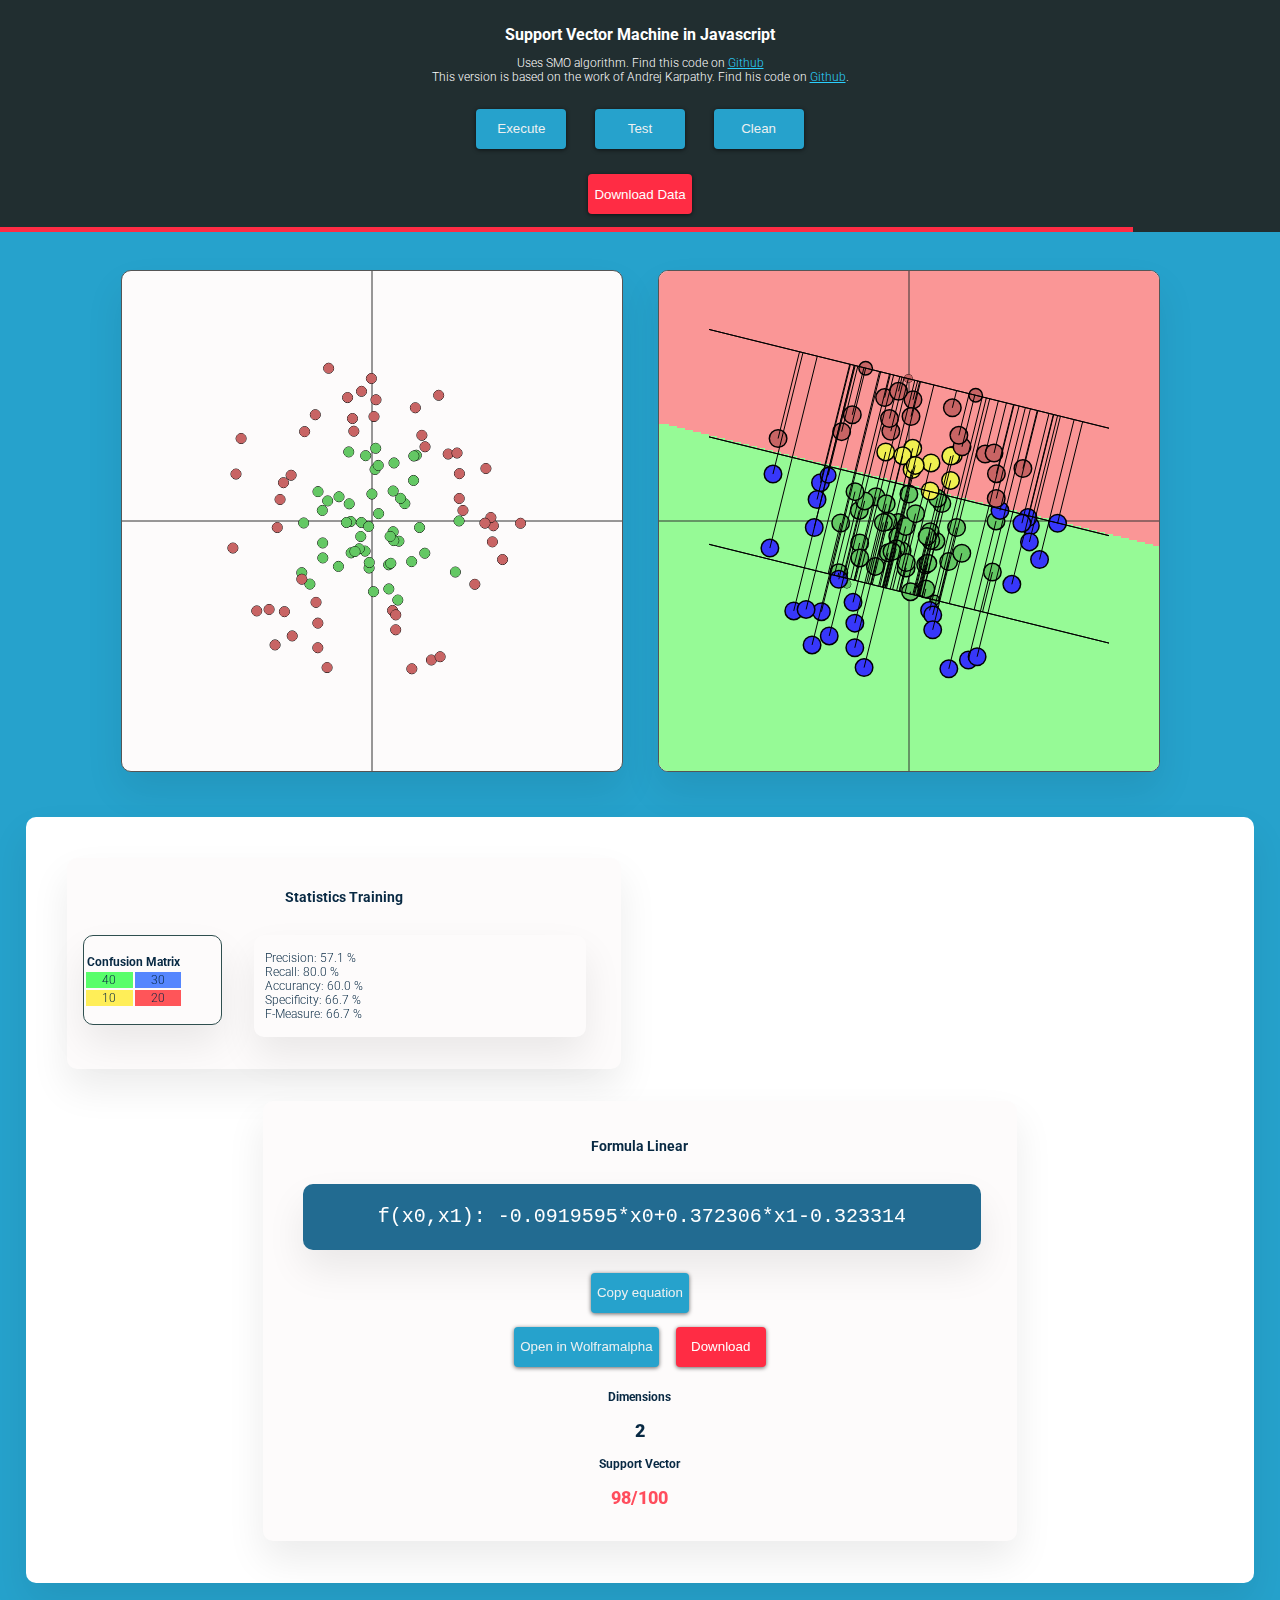
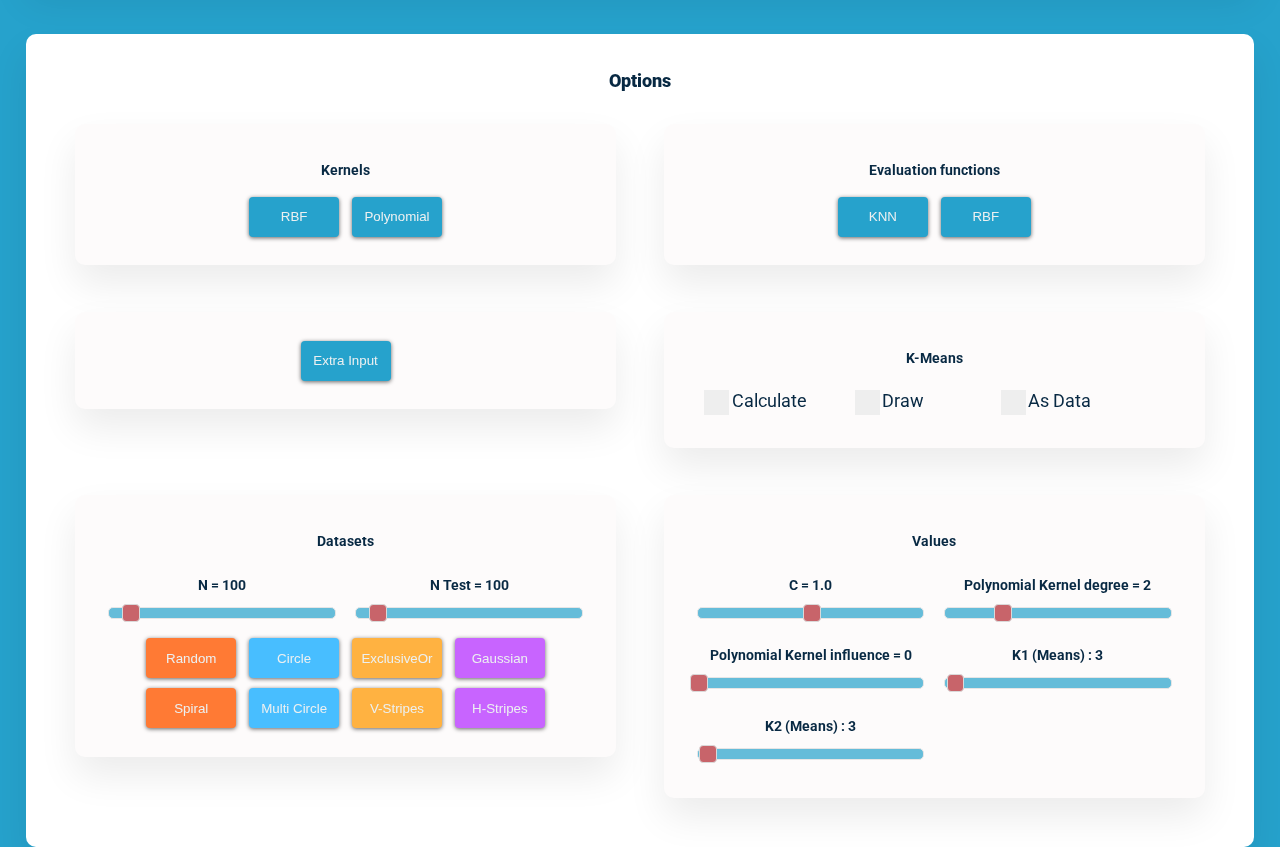
==== commit 0941e2ca: "download formattato" ====
--- a/practice/index.html
+++ b/practice/index.html
@@ -5,6 +5,8 @@
         <link href="https://fonts.googleapis.com/css?family=Roboto:100,300,400,700&display=swap" rel="stylesheet">
         <link type="text/css" href="./jqueryui/css/ui-lightness/jquery-ui-1.8.21.custom.css" rel="Stylesheet" />
         <link type="text/css" rel="stylesheet" href="style/style.css"/>
+        <link type="text/css" rel="stylesheet" href="style/radio_button.css"/>
+        <link type="text/css" rel="stylesheet" href="style/progress_bar.css"/>
         <script type="text/javascript" src="./jqueryui/js/jquery-1.7.2.min.js"></script>
         <script type="text/javascript" src="./jqueryui/js/jquery-ui-1.8.21.custom.min.js"></script>
         <script src="./npg_include/npgmain.js"></script>
@@ -33,6 +35,11 @@
 
         let N = 100; //number of data points
         let Ntest = 100;
+        let training_placeholder = "training";
+        let test_placeholder = "test";
+        let equation_placeholder = "formula";
+        let textType = "text/plain";
+        let jsonType = "application/json";
         let data = new Array(N);
         let labels = new Array(N);
         let datatest = new Array(N);
@@ -175,11 +182,13 @@
             return n;
         }
 
-        function retrainSVM() {
+        function resetStatsSVM() {
             document.getElementById("formulaL").innerHTML = "---";
             document.getElementById("nSV").innerHTML = "---";
             document.getElementById("nDim").innerHTML = "---";
-
+        }
+
+        function retrainSVM() {
             console.info("🐵 DATASET "+datasetID);
             if(input_transformation){
                 for(let i=0;i<input_functions.length;i++)
@@ -412,9 +421,17 @@
                 console.clear();
                 console.info("🔨 EXECUTE");
                 update();
-                //setDataSet(datasetID);
-                retrainSVM();
-                draw();
+                resetStatsSVM();
+                moveProgressBar(0,100);
+                setTimeout(function(){
+                    moveProgressBar(25,400);
+                    setTimeout(function(){
+                        retrainSVM();
+                        draw();
+                        moveProgressBar(100,1000);
+                    }, 400);
+                },100);
+
             }
 
             function test() {
@@ -482,10 +499,39 @@
 
         <script type="text/javascript">
 
-
-
-
-            function download(blob,name) {
+            function formatData(data) {
+                let formatted_data="";
+                let n = data.length;
+                let m = data[0].length;
+                let withIndex = false;
+                for(let i=0;i<n;i++){
+                    if(withIndex)
+                        formatted_data+=i+":";
+                    formatted_data+="[";
+                    for(let j=0;j<m;j++){
+                        formatted_data += data[i][j];
+                        if(j<m-1)
+                            formatted_data+=",";
+                    }
+                    formatted_data+="]\n";
+                }
+                return formatted_data;
+            }
+
+            function getFormula() {
+                return document.getElementById("fakeInputFormula").value;
+            }
+
+
+            function download(data,name,type) {
+                // create the text file as a Blob:
+                if(name!==equation_placeholder){
+                    data = formatData(data);
+                }
+                let blob = new Blob([data],{type: type});
+                // download the file:
+                // download(blob,""+name+".txt");
+
                 let url = URL.createObjectURL(blob),
                     div = document.createElement("div"),
                     anch = document.createElement("a");
@@ -504,12 +550,40 @@
                 document.body.removeChild(div);
             }
 
-            function launchDownload() {
-                // create the text file as a Blob:
-                let content = document.getElementById("fakeInputFormula").value;
-                let blob = new Blob([content],{type: "text/plain"});
-                // download the file:
-                download(blob,"equation.txt");
+            // // on page load...
+            // moveProgressBar();
+            // // on browser resize...
+            // $(window).resize(function() {
+            //     moveProgressBar();
+            // });
+
+            // function resetProgressBar(){
+            //     // $('.progress-wrap')['data-progress-percent'] = 10;
+            //     let p_wrap = document.getElementById("progress-wrap");
+            //     let p_bar = document.getElementById("progress-bar");
+            //     p_bar.style.left = "0px";
+            //     p_wrap.style.left = "0px";
+            //     // let getPercent = 0.10;
+            //     // let getProgressWrapWidth = $('.progress-wrap').width();
+            //     // let progressTotal = getPercent * getProgressWrapWidth;
+            //     // let animationLength = 500;
+            //     // $('.progress-bar').stop().animate({
+            //     //     left: progressTotal
+            //     // }, animationLength);
+            // }
+
+            // SIGNATURE PROGRESS
+            function moveProgressBar(percentage,duration) {
+                // console.log("moveProgressBar");
+                let getPercent = percentage / 100;
+                let getProgressWrapWidth = $('.progress-wrap').width();
+                let progressTotal = getPercent * getProgressWrapWidth;
+
+                // on page load, animate percentage bar to data percentage length
+                // .stop() used to prevent animation queueing
+                $('.progress-bar').stop().animate({
+                    left: progressTotal
+                }, duration);
             }
 
         </script>
@@ -529,27 +603,27 @@
 
     <body onLoad="NPGinit(10,canvasData), drawTestInit(10,canvasResult),execute()"> <!-- 24 FPS -->
         <div id="info">
+
             <br>
             <h1>Support Vector Machine in Javascript</h1>
             <p>
                 Uses SMO algorithm. Find this code on <a href="https://github.com/davide97g/svmjs">Github</a> <br />
                 This version is based on the work of Andrej Karpathy. Find his code on <a href="https://github.com/karpathy/svmjs">Github</a>.
             </p>
-
-                <!--            <h3>Execute</h3>-->
-                <div>
-                    <button type="button" class="btn" id="gobtn" onclick="execute()">Execute</button>
-                    <button type="button" class="btn" id="testbtn" onclick="test()">Test</button>
-                    <button type="button" class="btn" id="cleanbtn" onclick="clean()">Clean</button>
-                </div>
-                <!--<h3>Test</h3>
-
-                <div id="checkboxTest">
-                    <label for="test">Test data</label><input type="checkbox" id="test"/>
-                </div> -->
+            <div>
+                <button type="button" class="btn" id="gobtn" onclick="execute()">Execute</button>
+                <button type="button" class="btn" id="testbtn" onclick="test()">Test</button>
+                <button type="button" class="btn" id="cleanbtn" onclick="clean()">Clean</button>
+                <br/>
+                <button id="downloadData" class="btn action" onclick="download(data,training_placeholder,jsonType)">Download Data</button>
+                <button id="downloadTest" class="btn action" onclick="download(datatest,test_placeholder,textType)">Download Test</button>
+            </div>
 
         </div>
         <div id="draw">
+            <div id="progress-wrap" class="progress-wrap progress">
+                <div id="progress-bar" class="progress-bar progress"></div>
+            </div>
             <canvas class="card card-1 nopadding" id="canvasData" width="500px" height="500px">Browser not supported for Canvas. Get a real browser.
             </canvas>
             <canvas class="card card-1 nopadding" id="canvasResult" width="500px" height="500px">Browser not supported for Canvas. Get a real browser.
@@ -654,19 +728,21 @@
             <div class="card card-1" id="statistics_svm">
                 <h3>Formula Linear</h3>
                 <input type="text" id ="fakeInputFormula">
-                <div class="card card-1" id="formulaL">---</div>
-                <div class="tooltip">
-                    <button class="btn" onclick="copyFunction()" onmouseout="outFunc()">
-                        <span class="tooltiptext" id="myTooltip">Copy to clipboard</span>
-                        Copy equation
-                    </button>
-                </div>
-                <button class="btn" id="btnLink" onclick="openLink()">Open in Wolframalpha</button>
+                <div class="card card-1 blue" id="formulaL">---</div>
+                <div id="actions">
+                    <div class="tooltip">
+                        <button class="btn" onclick="copyFunction()" onmouseout="outFunc()">
+                            <span class="tooltiptext" id="myTooltip">Copy to clipboard</span>
+                            Copy equation
+                        </button>
+                    </div>
+                    <button class="btn" id="btnLink" onclick="openLink()">Open in Wolframalpha</button>
+                    <button id="download" class="btn action" onclick="download(getFormula(),equation_placeholder,textType)">Download</button>
+                </div>
                 <h4>Dimensions</h4>
                 <h2 id ="nDim">---</h2>
                 <h4>Support Vector</h4>
                 <h2 id ="nSV">---</h2>
-                <button id="download" class="btn orange" onclick="launchDownload()">Download</button>
             </div>
         </div>
 
@@ -756,25 +832,6 @@
                         <input type="checkbox" id="sinycosxdot">
                         <span class="checkmark"></span>
                     </label>
-<!--                    <label for="x2">X^2</label><input type="checkbox" id="x2"/>-->
-<!--                    <label for="y2">Y^2</label><input type="checkbox" id="y2"/>-->
-<!--                    <label for="x3">X^3</label><input type="checkbox" id="x3"/>-->
-<!--                    <label for="y3">Y^3</label><input type="checkbox" id="y3"/>-->
-<!--                    <br/>-->
-<!--                    <label for="x2y2">X^2+Y^2</label><input type="checkbox" id="x2y2"/>-->
-<!--                    <label for="x2_y2">X^2-Y^2</label><input type="checkbox" id="x2_y2"/>-->
-<!--                    <label for="x2y2">X*Y</label><input type="checkbox" id="xy"/>-->
-<!--                    <br/>-->
-<!--                    <label for="sinx">SIN(X)</label><input type="checkbox" id="sinx"/>-->
-<!--                    <label for="cosx">COS(X)</label><input type="checkbox" id="cosx"/>-->
-<!--                    <label for="siny">SIN(Y)</label><input type="checkbox" id="siny"/>-->
-<!--                    <label for="cosy">COS(Y)</label><input type="checkbox" id="cosy"/>-->
-<!--                    <br/>-->
-<!--                    <label for="sinxcosy">SIN(X)+COS(Y)</label><input type="checkbox" id="sinxcosy"/>-->
-<!--                    <label for="sinycosx">SIN(Y)+COS(X)</label><input type="checkbox" id="sinycosx"/>-->
-<!--                    <br />-->
-<!--                    <label for="sinxcosydot">SIN(X)*COS(Y)</label><input type="checkbox" id="sinxcosydot"/>-->
-<!--                    <label for="sinycosxdot">SIN(Y)*COS(X)</label><input type="checkbox" id="sinycosxdot"/>-->
                 </div>
             </div>
 
@@ -785,12 +842,16 @@
                 <button id="maha" class="btn" onclick="changeDistance(2)">Mahalanobis</button>
             </div>
             <div class="card card-1" id="kmeans" >
-<!--                <button type="button" class="btn" id="draw_kmeans_points" onclick="shouldDrawKmeans(!drawKmeansPoints)">Draw Kmeans</button>-->
-                <label class="container big">Draw Kmeans
+                <h3>K-Means</h3>
+                <label class="container medium">Calculate
+                    <input type="checkbox" id="calculate_kmeans_points">
+                    <span class="checkmark"></span>
+                </label>
+                <label class="container medium">Draw
                     <input type="checkbox" id="draw_kmeans_points">
                     <span class="checkmark"></span>
                 </label>
-                <label class="container big">Use Kmeans as Data
+                <label class="container medium">As Data
                     <input type="checkbox" id="kmdata">
                     <span class="checkmark"></span>
                 </label>
@@ -799,11 +860,11 @@
             <div class="card card-1" id="datasets">
                 <h3>Datasets</h3>
                 <div id="s0" class="slider_container">
-                    <span id="nport">N = 100</span>
+                    <h3 id="nport">N = 100</h3>
                     <div id="slider0"></div>
                 </div>
                 <div id="s11" class="slider_container">
-                    <span id="ntestport">N test = 100</span>
+                    <h3 id="ntestport">N Test = 100</h3>
                     <div id="slider11"></div>
                 </div>
                 <button class="btn orange" id="databtn1" onclick="setDataSet(1),execute()">Random</button>
@@ -815,46 +876,73 @@
                 <button class="btn yellow" id="databtn7" onclick="setDataSet(7),execute()">V-Stripes</button>
                 <button class="btn purple" id="databtn8" onclick="setDataSet(8),execute()">H-Stripes</button>
             </div>
+            <!--
+            <div class="card card-1 card-dataset" id="datasets2">
+                <h2>Radio Buttons</h2>
+
+                <ul>
+                    <li>
+                        <input type="radio" name="name" id="one" checked />
+                        <label for="one">Option #1</label>
+
+                        <div class="check"></div>
+                    </li>
+
+                    <li>
+                        <input type="radio" name="name" id="two" />
+                        <label for="two">Option #2</label>
+
+                        <div class="check"></div>
+                    </li>
+
+                    <li>
+                        <input type="radio" name="name" id="three" />
+                        <label for="three">Option #3</label>
+
+                        <div class="check"></div>
+                    </li>
+                </ul>
+            </div> -->
             <div class="card card-1" id="values">
                 <h3>Values</h3>
                 <div id="s1" class="slider_container">
-                    <span id="creport">C = 1.0</span>
+                    <h3 id="creport">C = 1.0</h3>
                     <div id="slider1"></div>
                 </div>
                 <div id="s2" class="slider_container">
-                    <span id="sigreport">RBF Kernel sigma = 1.0 </span>
+                    <h3 id="sigreport">RBF Kernel sigma = 1.0 </h3>
                     <div id="slider2"></div>
                 </div>
                 <div id="s3" class="slider_container">
-                    <span id="degport">Polynomial Kernel degree = 2</span>
+                    <h3 id="degport">Polynomial Kernel degree = 2</h3>
                     <div id="slider3"></div>
                 </div>
                 <div id="s4" class="slider_container">
-                    <span id="infport">Polynomial Kernel influence = 0</span>
+                    <h3 id="infport">Polynomial Kernel influence = 0</h3>
                     <div id="slider4"></div>
                 </div>
                 <div id="s5" class="slider_container">
-                    <span id="ubport">Upper bound = 0.5</span>
+                    <h3 id="ubport">Upper bound = 0.5</h3>
                     <div id="slider5"></div>
                 </div>
                 <div id="s6" class="slider_container">
-                    <span id="kport">K: 1</span>
+                    <h3 id="kport">K: 1</h3>
                     <div id="slider6"></div>
                 </div>
                 <div id="s7" class="slider_container">
-                    <span id="pport">Minkowski with P: 2</span>
+                    <h3 id="pport">Minkowski with P: 2</h3>
                     <div id="slider7"></div>
                 </div>
                 <div id="s8" class="slider_container">
-                    <span id="epsilonport">Epsilon : 0.1</span>
+                    <h3 id="epsilonport">Epsilon : 0.1</h3>
                     <div id="slider8"></div>
                 </div>
                 <div id="s9" class="slider_container">
-                    <span id="kmeans1port">K1 (Means) : 3</span>
+                    <h3 id="kmeans1port">K1 (Means) : 3</h3>
                     <div id="slider9"></div>
                 </div>
                 <div id="s10" class="slider_container">
-                    <span id="kmeans2port">K2 (Means) : 3</span>
+                    <h3 id="kmeans2port">K2 (Means) : 3</h3>
                     <div id="slider10"></div>
                 </div>
             </div>
--- a/practice/style/style.css
+++ b/practice/style/style.css
@@ -7,15 +7,18 @@
     font-weight: bolder;
     border-width: 0;
     outline: none;
-    border-radius: 2px;
+    border-radius: 4px;
     box-shadow: 0 1px 4px rgba(0, 0, 0, .6);
 
-    background-color: #2ecc71;
+    background-color: var(--primary-c);
     color: #ecf0f1;
 
     transition: background-color .3s;
 }
-
+.btn.action{
+    background-color: var(--action-c);
+    color: white;
+}
 .btn.orange{
     background-color: #ff7a34;
 }
@@ -32,8 +35,11 @@
     background-color: #ffb241;
 }
 
+.btn.action:hover,.btn.action:focus{
+    background-color: var(--action-c-darker);
+}
 .btn:hover, .btn:focus{
-    background-color: #1eae7e;
+    background-color: var(--primary-c-darker);
 }
 .btn.orange:hover, .btn.orange:focus{
     background-color: #e95f38;
@@ -60,7 +66,7 @@
 
 canvas {
     border: 1px solid #555;
-    margin-top: 10px;
+    margin-top: 3% !important;
 }
 body {
     text-align: center;
@@ -86,7 +92,7 @@
     font-weight: 800;
 }
 a{
-    color: #77ffc2;
+    color: var(--primary-c-accent);
 }
 .red{
     color: #FF4D5D;
@@ -124,17 +130,12 @@
     float: left;
 }
 
-#values,#datasets{
+#values,#datasets,#datasets2,#kernels,#evalutation,#input,#kmeans,#distances{
     float:left;
     width: 42%;
     margin: 2%;
     padding: 2%;
 }
-#kernels,#evalutation,#input,#kmeans,#distances{
-    float: left;
-    width: 46%;
-    margin: 2%;
-}
 
 
 .slider_container{
@@ -142,14 +143,16 @@
     float: left;
     margin-left: auto;
     margin-right: auto;
-    width: 50%;
+    width: 46%;
+    padding-left: 2%;
+    padding-right: 2%;
     margin-bottom: 2%;
 }
 .slider_container div {
     -webkit-appearance: none;
     height: 10px;
     border-radius: 5px;
-    background: #2ecc71;
+    background: var(--primary-c);
     outline: none;
     opacity: 0.7;
     -webkit-transition: .2s;
@@ -159,6 +162,10 @@
 .slider_container div:hover{
     opacity: 1;
 }
+.ui-slider-handle{
+    background: var(--action-c-darker) !important;
+    border: none;
+}
 
 
 #statisticsTest,#statisticsTraining{
@@ -200,7 +207,7 @@
     word-wrap: break-word;
     padding: 3%;
     width: 90%;
-    font-family: "Calibri",sans-serif;
+    font-family: "Courier New",sans-serif;
     font-size: 20px;
 }
 
@@ -219,6 +226,7 @@
     /*width: 300px;*/
     padding-bottom: 1rem;
     padding-top: 1rem;
+    /*min-height: 100px;*/
 }
 .nopadding{
     padding: 0;
@@ -226,6 +234,10 @@
 .card-1 {
     box-shadow: 0 1px 3px rgba(0,0,0,0.12), 0 1px 2px rgba(0,0,0,0.24);
     transition: all 0.3s cubic-bezier(.25,.8,.25,1);
+}
+.card-1.blue{
+    background-color: var(--primary-c-darker);
+    color: white;
 }
 
 .card-1:hover {
@@ -322,8 +334,8 @@
 .checkmark {
     margin-right: 2%;
     float: left;
-    height: 20px;
-    width: 20px;
+    height: 25px;
+    width: 25px;
     background-color: #eee;
 }
 
--- a/practice/style/radio_button.css
+++ b/practice/style/radio_button.css
@@ -0,0 +1,113 @@
+/* Variables
+–––––––––––––––––––––––––––––––––––––––––––––––––– */
+:root {
+    --primary-c: #26a2cc;
+    --primary-c-darker: #226b91;
+    --primary-c-accent: #2bd0ff;
+    --secondary-c: #B2D7F5;
+    --action-c: #ff2c44;
+    --action-c-darker: #b2252e;
+    --white: #FDFBFB;
+
+    --text: #082943;
+    --bg: var(--primary-c);
+}
+
+
+/* Basic Config
+–––––––––––––––––––––––––––––––––––––––––––––––––– */
+html, body {
+    height: 100%;
+    padding: 0;
+    margin: 0;
+}
+
+body {
+    background-color: var(--bg);
+    /*display: flex;*/
+    justify-content: center;
+    align-items: center;
+    /*font-family: 'Raleway', sans-serif;*/
+    color: var(--text);
+    -webkit-font-smoothing: antialiased;
+    -moz-osx-font-smoothing: grayscale;
+}
+
+ul {
+    list-style-type: none;
+    padding-left: 50px;
+    margin: 0;
+}
+
+li {
+    display: block;
+    position: relative;
+    padding: 20px 0;
+}
+
+h2 {
+    margin: 10px 0;
+    font-weight: 900;
+}
+
+
+/* Card
+–––––––––––––––––––––––––––––––––––––––––––––––––– */
+.card {
+    /*display: flex;*/
+    /*flex-direction: column;*/
+    background: var(--white);
+    /*width: 300px;*/
+    /*padding: 20px 25px;*/
+    border-radius: 10px;
+    box-shadow: 0 19px 38px rgba(0, 0, 0, 0.08);
+}
+.card-dataset {
+    display: flex;
+    flex-direction: column;
+}
+
+
+/* Radio Button
+–––––––––––––––––––––––––––––––––––––––––––––––––– */
+input[type=radio] {
+    position: absolute;
+    visibility: hidden;
+}
+
+label {
+    cursor: pointer;
+    font-weight: 400;
+}
+
+.check {
+    width: 30px; height: 30px;
+    position: absolute;
+    border-radius: 50%;
+    transition: transform .6s cubic-bezier(0.68, -0.55, 0.27, 1.55);
+}
+
+/* Reset */
+input#one ~ .check {
+    transform: translate(-50px, -25px);
+    background: var(--secondary-c);
+}
+input#two ~ .check {
+    transform: translate(-50px, -83px);
+    background: var(--primary-c);
+    box-shadow: 0 6px 12px rgba(33, 150, 243, 0.35);
+}
+input#three ~ .check {
+    transform: translate(-50px, -141px);
+    background: var(--secondary-c);
+    box-shadow: 0 6px 12px rgba(33, 150, 243, 0.35);
+}
+
+/* Radio Input #1 */
+input#one:checked ~ .check { transform: translate(-50px, 33px); }
+
+/* Radio Input #2  */
+input#two:checked ~ .check { transform: translate(-50px, -25px); }
+
+/* Radio Input #3  */
+input#three:checked ~ .check { transform: translate(-50px, -25px); }--- a/practice/style/progress_bar.css
+++ b/practice/style/progress_bar.css
@@ -0,0 +1,16 @@
+.progress {
+    width: 100%;
+    height: 5px;
+}
+.progress-wrap {
+    background: var(--action-c);
+    margin: 0;
+    overflow: hidden;
+    position: relative;
+}
+.progress-wrap .progress-bar {
+    background: #212e30;
+    left: 0;
+    position: absolute;
+    top: 0;
+}
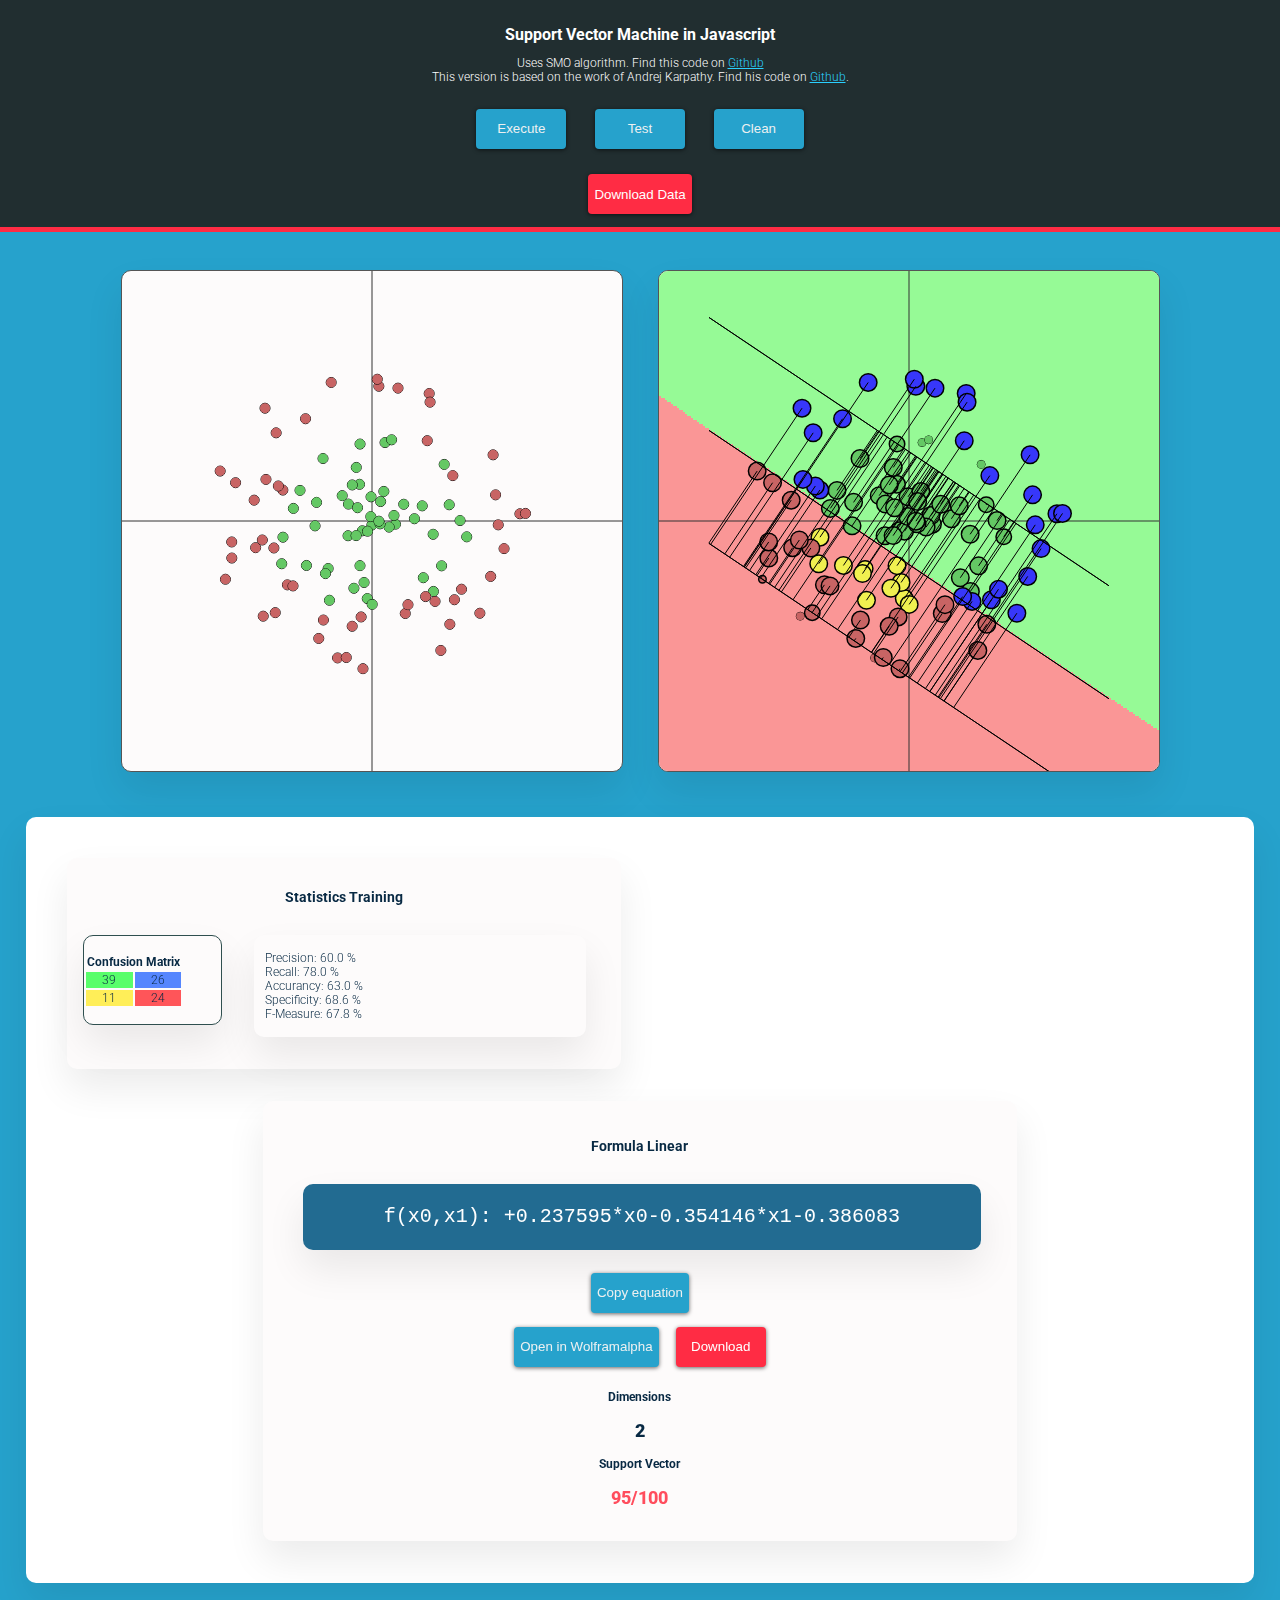
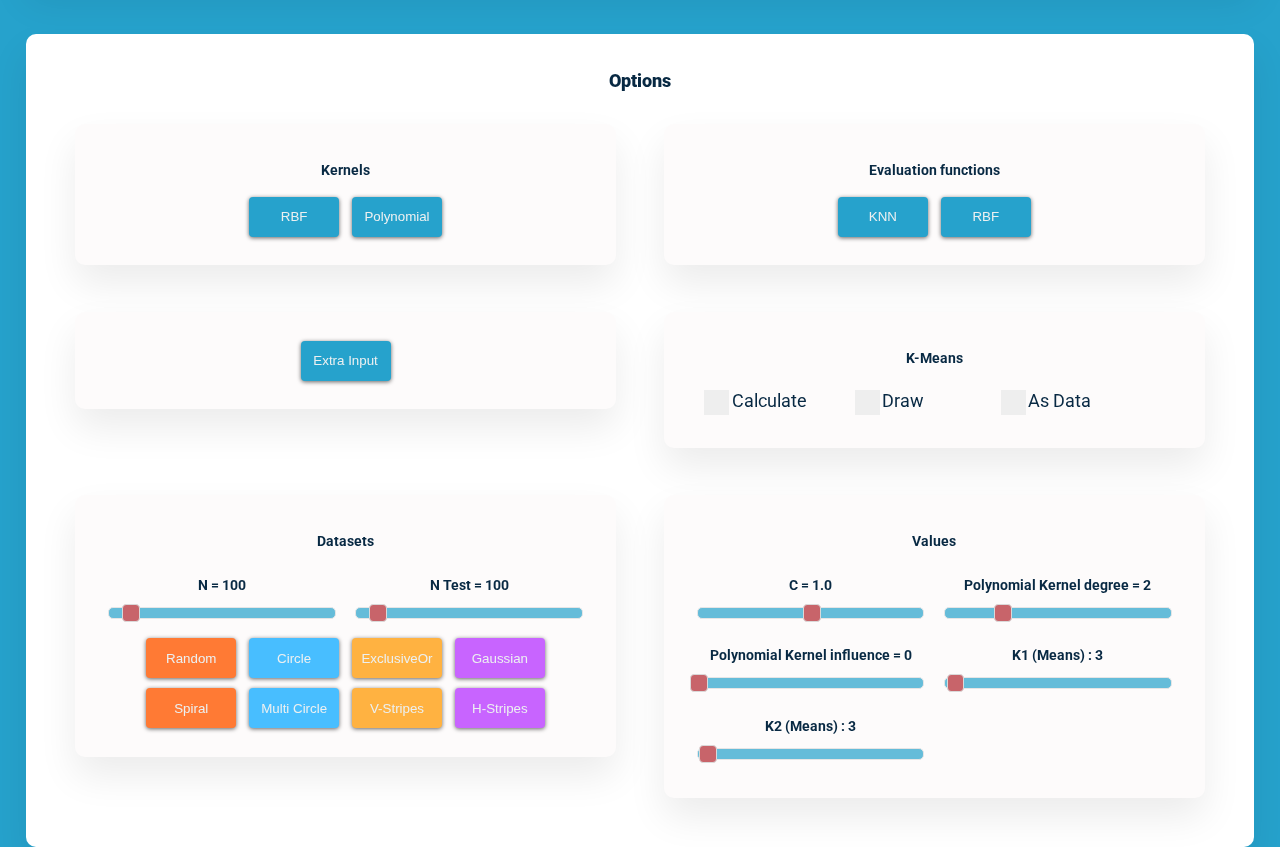
==== commit 74890032: "best automatico input data" ====
--- a/practice/index.html
+++ b/practice/index.html
@@ -329,6 +329,46 @@
         <!-- main functions -->
         <script type="text/javascript">
 
+
+            function best() {
+                let best = "";
+                let max = 0;
+                let functions = document.getElementsByClassName("inputF");
+                let app = [];
+                for(let i=0;i<functions.length;i++){
+                    let f = document.getElementById(functions[i].id);
+                    if(f.checked)
+                        app.push(functions[i]);
+                }
+                if(app.length>0) //almeno 1
+                    functions = app;
+
+                let measures = [];
+
+                for(let i=0;i<functions.length;i++){
+                    let f = document.getElementById(functions[i].id);
+                    f.checked = true;
+                    inputFunctionUpdate();
+                    retrainSVM();
+                    let values = [];
+                    for(let i=0;i<N;i++) {
+                        values.push(getValue(data[i]));
+                    }
+                    let stats = statisticEval(labels,values);
+                    measures.push(stats.fMeasure);
+                    if(stats.fMeasure>max){
+                        max = stats.fMeasure;
+                        best = f.id;
+                    }
+                    f.checked = false;
+                }
+
+                document.getElementById(best).checked = true;
+                execute();
+                console.info("BEST: "+best);
+                console.table(measures);
+            }
+
             function inputFunctionUpdate(){
                 let arrayF = [];
                 if(document.getElementById("x2").checked) arrayF.push(fx2);
@@ -431,7 +471,7 @@
                         moveProgressBar(100,1000);
                     }, 400);
                 },100);
-
+                return 0;
             }
 
             function test() {
@@ -772,64 +812,65 @@
             <div class="card card-1" id="input">
                 <button type="button" class="btn" id="input_transformations" onclick="shouldUseInput(!input_transformation)">Extra Input</button>
                 <div id="input_choice">
-                    <label class="container small">x^2
-                        <input type="checkbox" id="x2">
-                        <span class="checkmark"></span>
-                    </label>
-                    <label class="container small">y^2
-                        <input type="checkbox" id="y2">
-                        <span class="checkmark"></span>
-                    </label>
-                    <label class="container small">x^3
-                        <input type="checkbox" id="x3">
-                        <span class="checkmark"></span>
-                    </label>
-                    <label class="container small">y^3
-                        <input type="checkbox" id="y3">
-                        <span class="checkmark"></span>
-                    </label>
-                    <label class="container medium">x^2+y^2
-                        <input type="checkbox" id="x2y2">
-                        <span class="checkmark"></span>
-                    </label>
-                    <label class="container medium">x^2-y^2
-                        <input type="checkbox" id="x2_y2">
-                        <span class="checkmark"></span>
-                    </label>
-                    <label class="container medium">x*y
-                        <input type="checkbox" id="xy">
-                        <span class="checkmark"></span>
-                    </label>
-                    <label class="container small">sin(x)
-                        <input type="checkbox" id="sinx">
-                        <span class="checkmark"></span>
-                    </label>
-                    <label class="container small">cos(x)
-                        <input type="checkbox" id="cosx">
-                        <span class="checkmark"></span>
-                    </label>
-                    <label class="container small">sin(y)
-                        <input type="checkbox" id="siny">
-                        <span class="checkmark"></span>
-                    </label>
-                    <label class="container small">cos(y)
-                        <input type="checkbox" id="cosy">
-                        <span class="checkmark"></span>
-                    </label>
-                    <label class="container big">sin(x)+cos(y)
-                        <input type="checkbox" id="sinxcosy">
-                        <span class="checkmark"></span>
-                    </label>
-                    <label class="container big">sin(y)+cos(x)
-                        <input type="checkbox" id="sinycosx">
-                        <span class="checkmark"></span>
-                    </label>
-                    <label class="container big">sin(x)*cos(y)
-                        <input type="checkbox" id="sinxcosydot">
-                        <span class="checkmark"></span>
-                    </label>
-                    <label class="container big">sin(y)*cos(x)
-                        <input type="checkbox" id="sinycosxdot">
+                    <button type="button" class="btn" id="bestbtn" onclick="best()">Best?</button>
+                    <label class="container small ">x^2
+                        <input type="checkbox" class="inputF" id="x2">
+                        <span class="checkmark"></span>
+                    </label>
+                    <label class="container small ">y^2
+                        <input type="checkbox" class="inputF" id="y2">
+                        <span class="checkmark"></span>
+                    </label>
+                    <label class="container small ">x^3
+                        <input type="checkbox" class="inputF" id="x3">
+                        <span class="checkmark"></span>
+                    </label>
+                    <label class="container small ">y^3
+                        <input type="checkbox" class="inputF" id="y3">
+                        <span class="checkmark"></span>
+                    </label>
+                    <label class="container medium ">x^2+y^2
+                        <input type="checkbox" class="inputF" id="x2y2">
+                        <span class="checkmark"></span>
+                    </label>
+                    <label class="container medium ">x^2-y^2
+                        <input type="checkbox" class="inputF" id="x2_y2">
+                        <span class="checkmark"></span>
+                    </label>
+                    <label class="container medium ">x*y
+                        <input type="checkbox" class="inputF" id="xy">
+                        <span class="checkmark"></span>
+                    </label>
+                    <label class="container small ">sin(x)
+                        <input type="checkbox" class="inputF" id="sinx">
+                        <span class="checkmark"></span>
+                    </label>
+                    <label class="container small ">cos(x)
+                        <input type="checkbox" class="inputF" id="cosx">
+                        <span class="checkmark"></span>
+                    </label>
+                    <label class="container small ">sin(y)
+                        <input type="checkbox" class="inputF" id="siny">
+                        <span class="checkmark"></span>
+                    </label>
+                    <label class="container small ">cos(y)
+                        <input type="checkbox" class="inputF" id="cosy">
+                        <span class="checkmark"></span>
+                    </label>
+                    <label class="container big ">sin(x)+cos(y)
+                        <input type="checkbox" class="inputF" id="sinxcosy">
+                        <span class="checkmark"></span>
+                    </label>
+                    <label class="container big ">sin(y)+cos(x)
+                        <input type="checkbox" class="inputF" id="sinycosx">
+                        <span class="checkmark"></span>
+                    </label>
+                    <label class="container big ">sin(x)*cos(y)
+                        <input type="checkbox" class="inputF" id="sinxcosydot">
+                        <span class="checkmark"></span>
+                    </label>
+                    <label class="container big ">sin(y)*cos(x)
+                        <input type="checkbox" class="inputF" id="sinycosxdot">
                         <span class="checkmark"></span>
                     </label>
                 </div>
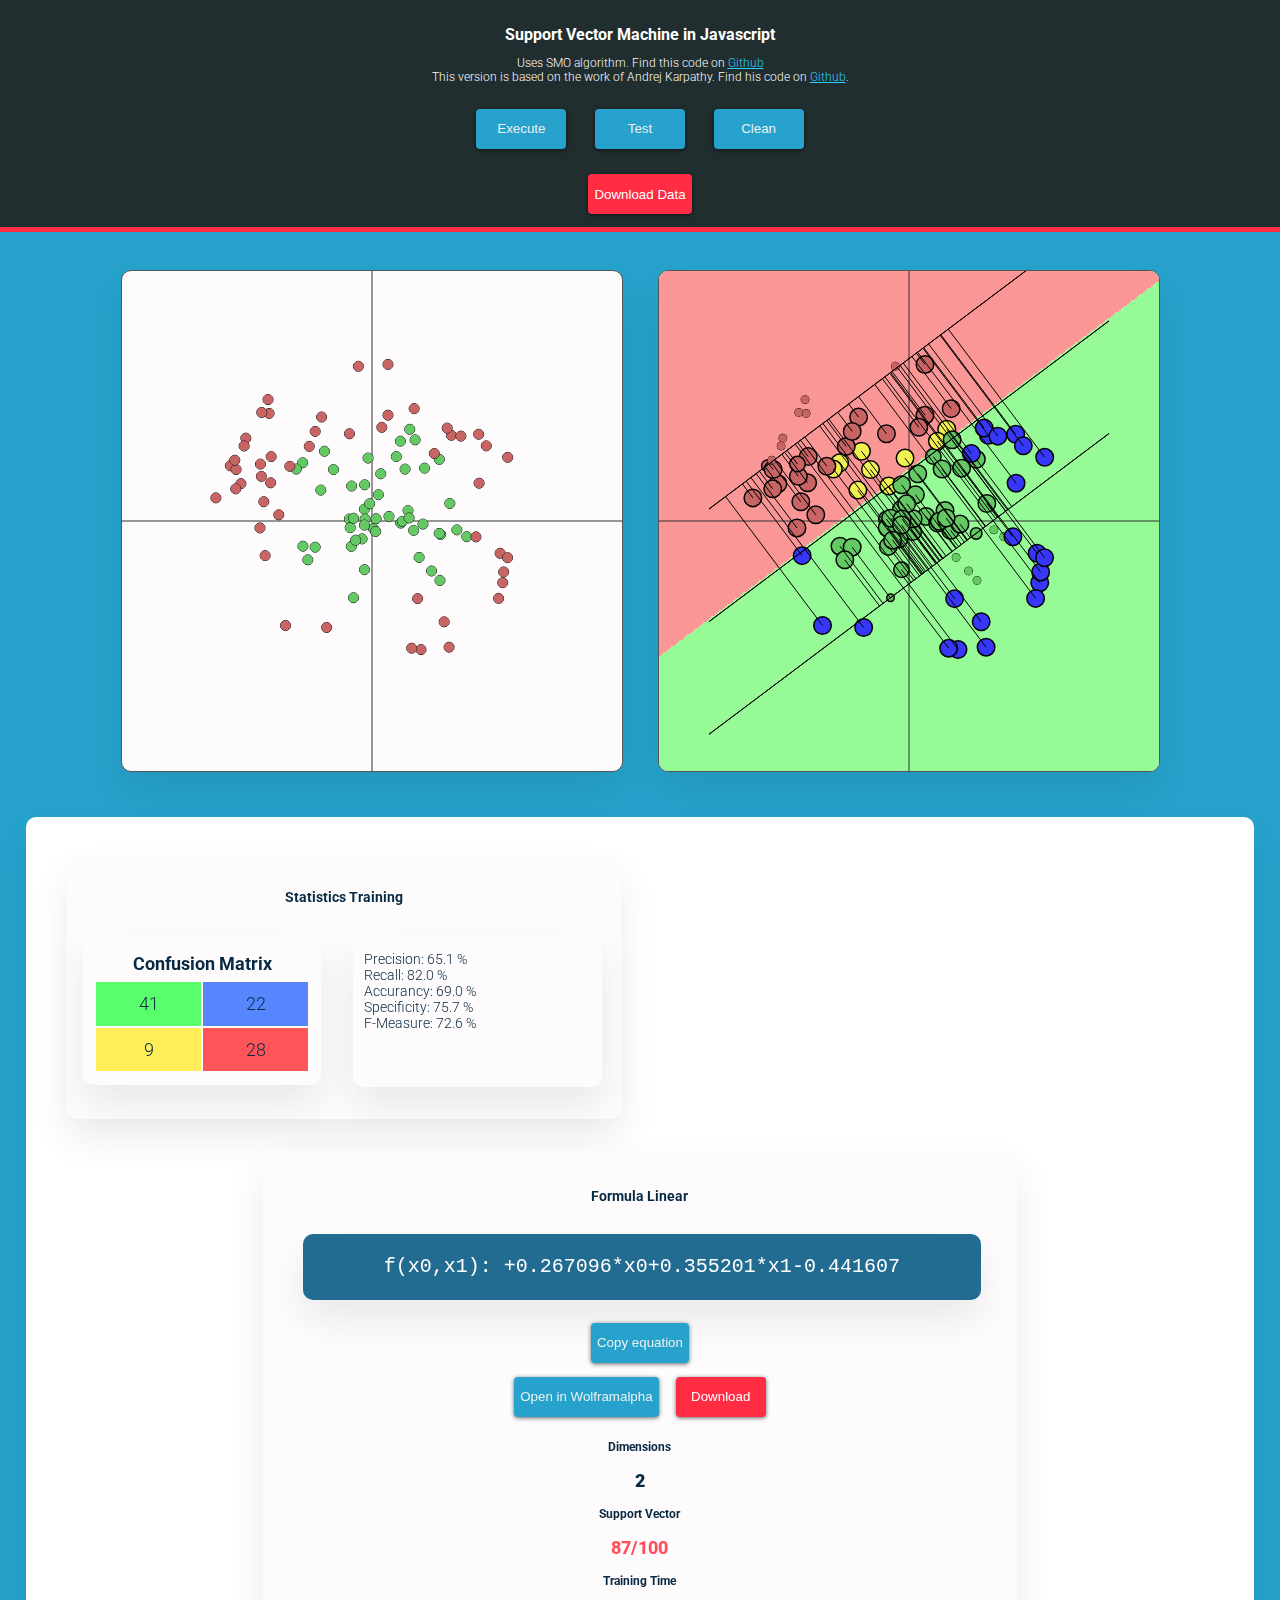
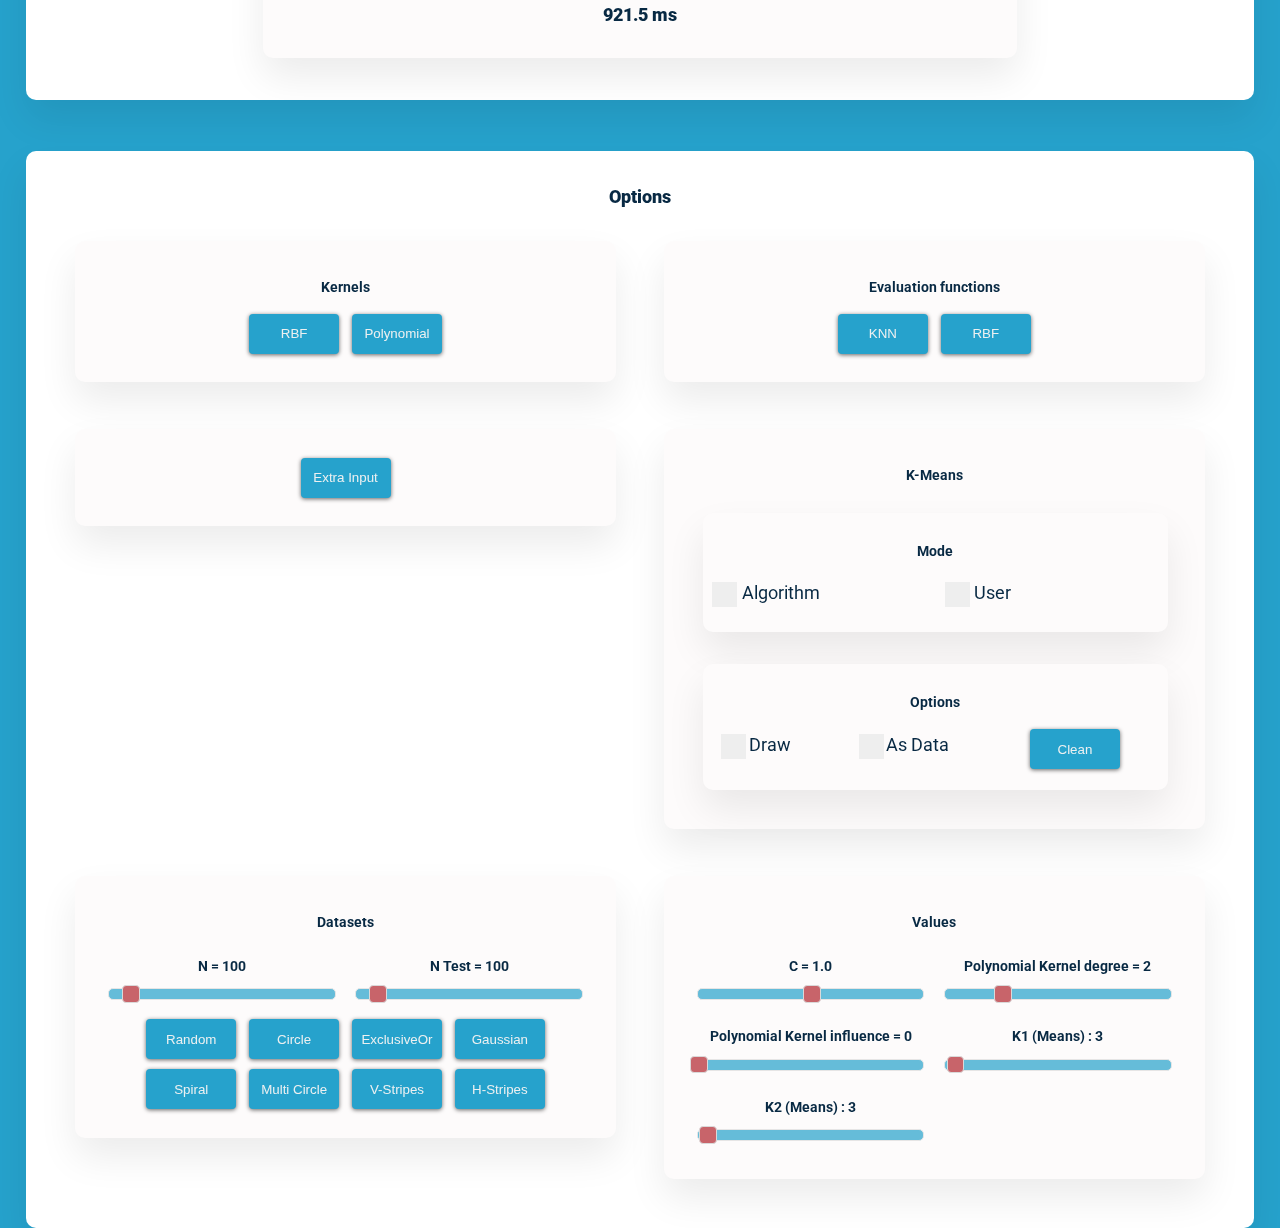
==== commit 8649d45d: "migliorate statistiche best input" ====
--- a/practice/index.html
+++ b/practice/index.html
@@ -78,6 +78,7 @@
         let density = 2; //drawing canvas points
         let dataset_modified = true;
         let link = "";
+        let time = 0;
 
         let canvasResult = "canvasResult";
         let canvasData = "canvasData";
@@ -186,6 +187,7 @@
             document.getElementById("formulaL").innerHTML = "---";
             document.getElementById("nSV").innerHTML = "---";
             document.getElementById("nDim").innerHTML = "---";
+            document.getElementById("time").innerHTML = "---";
         }
 
         function retrainSVM() {
@@ -201,7 +203,7 @@
                 retrainSVM();
             }
             else if(kernelid === 1) {
-                svm.train(data, labels, { kernel: 'rbf', rbfsigma: rbfKernelSigma, C: svmC, SSCA: ssca, UB: ub, memoize: memo});
+                time = svm.train(data, labels, { kernel: 'rbf', rbfsigma: rbfKernelSigma, C: svmC, SSCA: ssca, UB: ub, memoize: memo});
                 let n = countSV(svm);
                 if(n/data.length>0.5){
                     document.getElementById("nSV").classList.add("red");
@@ -214,9 +216,10 @@
                 }
                 document.getElementById("nSV").innerHTML = n+"/"+data.length;
                 document.getElementById("nDim").innerHTML = "∞";
+                document.getElementById("time").innerHTML = time.toPrecision(4)+" ms";
             }
             else if(kernelid === 2){
-                svm.train(data, labels, {
+                time = svm.train(data, labels, {
                         kernel: 'poly',
                         degree: Degree,
                         influence: Influence,
@@ -236,6 +239,7 @@
                 let n = countSV(svm);
                 document.getElementById("nSV").innerHTML = n+"/"+data.length;
                 document.getElementById("nDim").innerHTML = ""+wb.w.length;
+                document.getElementById("time").innerHTML = time.toPrecision(4)+" ms";
                 if(n/data.length>0.5){
                     document.getElementById("nSV").classList.add("red");
                 }
@@ -268,6 +272,8 @@
 
         function KMEANS(data) {
             console.info("\tKMEANS");
+            KMdataUser = false;
+            drawKmeansPoints = true;
             let separated = separateData(data);
             let kmeans1 = new KMeans({
                 canvas: document.getElementById('canvasData'),
@@ -287,9 +293,23 @@
             means[1] = kmeans2.means;
             return createNewData(means);
         }
+
+        function resetKmeans() {
+            means = new Array(2);
+            means[0] = [];
+            means[1] = [];
+        }
+
+        function cleanKmeans() {
+            resetKmeans();
+            execute();
+        }
+
         function createNewData(means) {
-            let L1 = means[0].length;
-            let L2 = means[1].length;
+            let L1,L2;
+            L1 = means[0].length;
+            L2 = means[1].length;
+
             let L = L1+L2;
             let newData = new Array(L);
             let newLabels = new Array(L);
@@ -329,10 +349,23 @@
         <!-- main functions -->
         <script type="text/javascript">
 
+            function orderByProperty(prop) {
+                let args = Array.prototype.slice.call(arguments, 1);
+                return function (a, b) {
+                    let equality = b[prop] - a[prop];
+                    if (equality === 0 && arguments.length > 1) {
+                        return orderByProperty.apply(null, args)(a, b);
+                    }
+                    return equality;
+                };
+            }
 
             function best() {
+                resetStatsSVM();
+
                 let best = "";
                 let max = 0;
+                let best_time = 0;
                 let functions = document.getElementsByClassName("inputF");
                 let app = [];
                 for(let i=0;i<functions.length;i++){
@@ -343,30 +376,107 @@
                 if(app.length>0) //almeno 1
                     functions = app;
 
-                let measures = [];
-
-                for(let i=0;i<functions.length;i++){
-                    let f = document.getElementById(functions[i].id);
-                    f.checked = true;
-                    inputFunctionUpdate();
-                    retrainSVM();
-                    let values = [];
-                    for(let i=0;i<N;i++) {
-                        values.push(getValue(data[i]));
-                    }
-                    let stats = statisticEval(labels,values);
-                    measures.push(stats.fMeasure);
-                    if(stats.fMeasure>max){
-                        max = stats.fMeasure;
-                        best = f.id;
-                    }
-                    f.checked = false;
-                }
-
-                document.getElementById(best).checked = true;
-                execute();
-                console.info("BEST: "+best);
-                console.table(measures);
+                moveProgressBar(0,100);
+
+                setTimeout(function(){
+
+                    let measures =[];
+                    let percentage = 0;
+
+                    let i=0;
+                    let id = setInterval(()=>{
+                        if (i === functions.length) {
+                            clearInterval(id);
+                            document.getElementById(best).checked = true;
+                            execute();
+                            console.info("⭐⭐⭐ BEST: "+best+" ⭐⭐⭐");
+                            measures = measures.sort(orderByProperty('value', 'time'));
+                            for(let i=0;i<measures.length;i++){
+                                measures[i].time = 1/measures[i].time;
+                            }
+                            console.table(measures);
+                        } else {
+                            percentage = (i+1)/functions.length*100;
+                            moveProgressBar(percentage,100);
+                            let f = document.getElementById(functions[i].id);
+                            f.checked = true;
+                            inputFunctionUpdate();
+                            retrainSVM();
+                            let values = [];
+                            for(let i=0;i<N;i++) {
+                                values.push(getValue(data[i]));
+                            }
+                            let stats = statisticEval(labels,values);
+
+                            let app = {
+                                value: stats.fMeasure,
+                                id: f.id,
+                                time: 1/time
+                            };
+
+                            measures.push(app);
+
+                            if(stats.fMeasure>max){
+                                max = stats.fMeasure;
+                                best = f.id;
+                                best_time = time;
+                            }
+                            else if(stats.fMeasure === max){
+                                if(time<best_time){
+                                    best = f.id;
+                                    best_time = time;
+                                }
+                            }
+                            f.checked = false;
+                            i++;
+                        }
+                    }, 100);
+
+                    // for(let i=0;i<functions.length;i++){
+                    //     percentage = (i+1)/functions.length;
+                    //     moveProgressBar(percentage,0);
+                    //     let f = document.getElementById(functions[i].id);
+                    //     f.checked = true;
+                    //     inputFunctionUpdate();
+                    //     retrainSVM();
+                    //     let values = [];
+                    //     for(let i=0;i<N;i++) {
+                    //         values.push(getValue(data[i]));
+                    //     }
+                    //     let stats = statisticEval(labels,values);
+                    //
+                    //     let app = {
+                    //         value: stats.fMeasure,
+                    //         id: f.id,
+                    //         time: 1/time
+                    //     };
+                    //
+                    //     measures.push(app);
+                    //
+                    //     if(stats.fMeasure>max){
+                    //         max = stats.fMeasure;
+                    //         best = f.id;
+                    //         best_time = time;
+                    //     }
+                    //     else if(stats.fMeasure === max){
+                    //         if(time<best_time){
+                    //             best = f.id;
+                    //             best_time = time;
+                    //         }
+                    //     }
+                    //     f.checked = false;
+                    // }
+
+                    // document.getElementById(best).checked = true;
+                    // execute();
+                    // console.info("⭐⭐⭐ BEST: "+best+" ⭐⭐⭐");
+                    // measures = measures.sort(orderByProperty('value', 'time'));
+                    // for(let i=0;i<measures.length;i++){
+                    //     measures[i].time = 1/measures[i].time;
+                    // }
+                    // console.table(measures);
+
+                },100);
             }
 
             function inputFunctionUpdate(){
@@ -411,12 +521,40 @@
                 ssca = document.getElementById("ssca").checked;
                 let value = document.getElementById("kmdata").checked;
 
-                drawKmeansPoints = document.getElementById("draw_kmeans_points").checked;
                 let res;
-                if(KMdataUser)
-                    res = createNewData(means);
-                else //eseguo il calcolo dei centri kmeans
+                let algorithm = document.getElementById("calculate_kmeans_points").checked;
+                let user = document.getElementById("user_kmeans_points").checked;
+
+                if(algorithm){ //se è selezionata l'opzione dell'algoritmo
+                    resetKmeans();
+                    KMdataUser = false;
                     res = KMEANS(data);
+                    drawKmeansPoints = document.getElementById("draw_kmeans_points").checked;
+                }
+                else if(user){
+                    if(!KMdataUser || (means[0] === undefined && means[1] === undefined)) {
+                        resetKmeans();
+                    }
+                    if(means[0].length+means[1].length > 0) {
+                        KMdataUser = true;
+                        res = createNewData(means);
+                        drawKmeansPoints = document.getElementById("draw_kmeans_points").checked;
+                    }
+                    else{
+                        KMdata = false;
+                        value = false;
+                        document.getElementById("kmdata").checked = false;
+                        drawKmeansPoints = false;
+                        document.getElementById("draw_kmeans_points").checked = false;
+                    }
+
+                }
+                else{ //se non è stato scelto un metodo per i K-means non li disegno e non li uso come dati di training
+                    drawKmeansPoints = false;
+                    document.getElementById("draw_kmeans_points").checked = false;
+                    KMdata = false;
+                    document.getElementById("kmdata").checked = false;
+                }
 
                 //se è stato modificato il dataset
                 if(dataset_modified){
@@ -428,7 +566,7 @@
                     KMdata = false;
                     console.info("RESET "+N);
                     setDataSet(datasetID);
-
+                    resetKmeans();
                 }
                 else {
                     if (value !== KMdata) {
@@ -671,6 +809,7 @@
         </div>
 
         <div class="card card-1" id="statistics">
+
             <div class="card card-1" id="statisticsTraining">
                 <h3>Statistics Training</h3>
                 <table class="card card-1" id="CMtable">
@@ -718,6 +857,7 @@
                     </div>
                 </div>
             </div>
+
             <div class="card card-1" id="statisticsTest">
                 <h3>Statistics Test</h3>
                 <table class="card card-1" id="CMtableTest">
@@ -783,6 +923,8 @@
                 <h2 id ="nDim">---</h2>
                 <h4>Support Vector</h4>
                 <h2 id ="nSV">---</h2>
+                <h4>Training Time</h4>
+                <h2 id ="time">---</h2>
             </div>
         </div>
 
@@ -812,7 +954,6 @@
             <div class="card card-1" id="input">
                 <button type="button" class="btn" id="input_transformations" onclick="shouldUseInput(!input_transformation)">Extra Input</button>
                 <div id="input_choice">
-                    <button type="button" class="btn" id="bestbtn" onclick="best()">Best?</button>
                     <label class="container small ">x^2
                         <input type="checkbox" class="inputF" id="x2">
                         <span class="checkmark"></span>
@@ -873,6 +1014,7 @@
                         <input type="checkbox" class="inputF" id="sinycosxdot">
                         <span class="checkmark"></span>
                     </label>
+                    <button type="button" class="btn" id="bestbtn" onclick="best()"><strong>Sort out the Best-Single-Input?</strong></button>
                 </div>
             </div>
 
@@ -884,18 +1026,29 @@
             </div>
             <div class="card card-1" id="kmeans" >
                 <h3>K-Means</h3>
-                <label class="container medium">Calculate
-                    <input type="checkbox" id="calculate_kmeans_points">
-                    <span class="checkmark"></span>
-                </label>
-                <label class="container medium">Draw
-                    <input type="checkbox" id="draw_kmeans_points">
-                    <span class="checkmark"></span>
-                </label>
-                <label class="container medium">As Data
-                    <input type="checkbox" id="kmdata">
-                    <span class="checkmark"></span>
-                </label>
+                <div class="card card-1" id="kmeans-mode">
+                    <h3>Mode</h3>
+                    <label class="container big">Algorithm
+                        <input type="radio" name="kmeans" id="calculate_kmeans_points" value="algorithm">
+                        <span class="checkmark"></span>
+                    </label>
+                    <label class="container big">User
+                        <input type="radio" name="kmeans" id="user_kmeans_points" value="user">
+                        <span class="checkmark"></span>
+                    </label>
+                </div>
+                <div class="card card-1" id="kmeans-options">
+                    <h3>Options</h3>
+                    <label class="container medium">Draw
+                        <input type="checkbox" id="draw_kmeans_points">
+                        <span class="checkmark"></span>
+                    </label>
+                    <label class="container medium">As Data
+                        <input type="checkbox" id="kmdata">
+                        <span class="checkmark"></span>
+                    </label>
+                    <button id="resetKmeans" class="btn" onclick="cleanKmeans()">Clean</button>
+                </div>
             </div>
 
             <div class="card card-1" id="datasets">
@@ -908,14 +1061,14 @@
                     <h3 id="ntestport">N Test = 100</h3>
                     <div id="slider11"></div>
                 </div>
-                <button class="btn orange" id="databtn1" onclick="setDataSet(1),execute()">Random</button>
-                <button class="btn blue" id="databtn2" onclick="setDataSet(2),execute()">Circle</button>
-                <button class="btn yellow" id="databtn3" onclick="setDataSet(3),execute()">ExclusiveOr</button>
-                <button class="btn purple" id="databtn4" onclick="setDataSet(4),execute()">Gaussian</button>
-                <button class="btn orange" id="databtn5" onclick="setDataSet(5),execute()">Spiral</button>
-                <button class="btn blue" id="databtn6" onclick="setDataSet(6),execute()">Multi Circle</button>
-                <button class="btn yellow" id="databtn7" onclick="setDataSet(7),execute()">V-Stripes</button>
-                <button class="btn purple" id="databtn8" onclick="setDataSet(8),execute()">H-Stripes</button>
+                <button class="btn " id="databtn1" onclick="setDataSet(1),execute()">Random</button>
+                <button class="btn " id="databtn2" onclick="setDataSet(2),execute()">Circle</button>
+                <button class="btn " id="databtn3" onclick="setDataSet(3),execute()">ExclusiveOr</button>
+                <button class="btn " id="databtn4" onclick="setDataSet(4),execute()">Gaussian</button>
+                <button class="btn " id="databtn5" onclick="setDataSet(5),execute()">Spiral</button>
+                <button class="btn " id="databtn6" onclick="setDataSet(6),execute()">Multi Circle</button>
+                <button class="btn " id="databtn7" onclick="setDataSet(7),execute()">V-Stripes</button>
+                <button class="btn " id="databtn8" onclick="setDataSet(8),execute()">H-Stripes</button>
             </div>
             <!--
             <div class="card card-1 card-dataset" id="datasets2">
--- a/practice/style/style.css
+++ b/practice/style/style.css
@@ -136,7 +136,13 @@
     margin: 2%;
     padding: 2%;
 }
-
+#kmeans-mode,#kmeans-options{
+    width: 94%;
+}
+
+#bestbtn{
+    width: 50%;
+}
 
 .slider_container{
     text-align: center;
@@ -176,19 +182,25 @@
     padding: 2%;
     width: 60%;
 }
-table{
-    float: left;
-    width: 25%;
-    text-align: center;
-    border-color: darkslategray;
-    border-width: 1px;
-    border-style: solid;
+#CMtable,#CMtableTest{
+    float: left;
+    text-align: center;
+    padding: 2%;
+    width: 43%;
+    height: 150px;
+    font-size: 18px;
+    display: inline-table !important;
+}
+th{
+    height: 30px;
 }
 .stats{
     float: left;
-    width: 58%;
+    width: 43%;
+    height: 120px;
     text-align: left;
     padding-left: 2%;
+    font-size: 14px;
 }
 #tp,#tp2{
     background-color: rgba(32, 255, 59, 0.75);
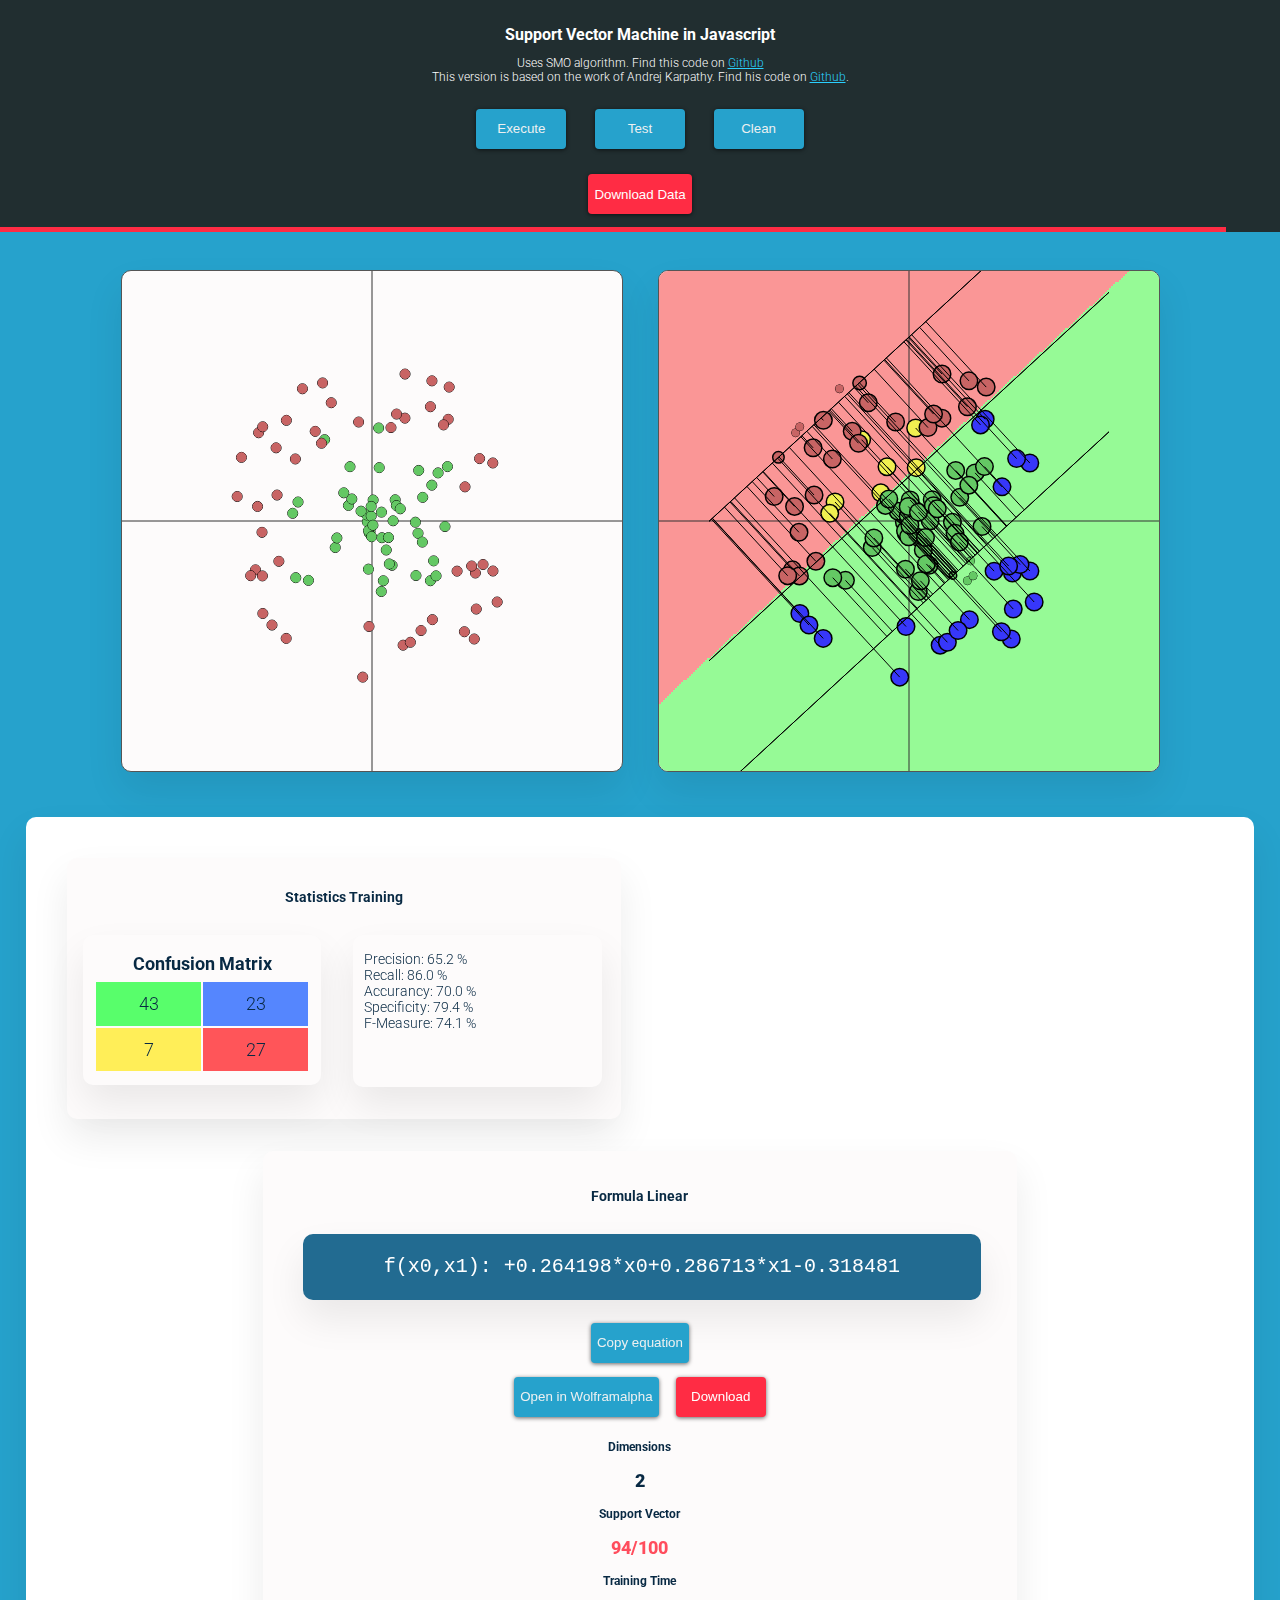
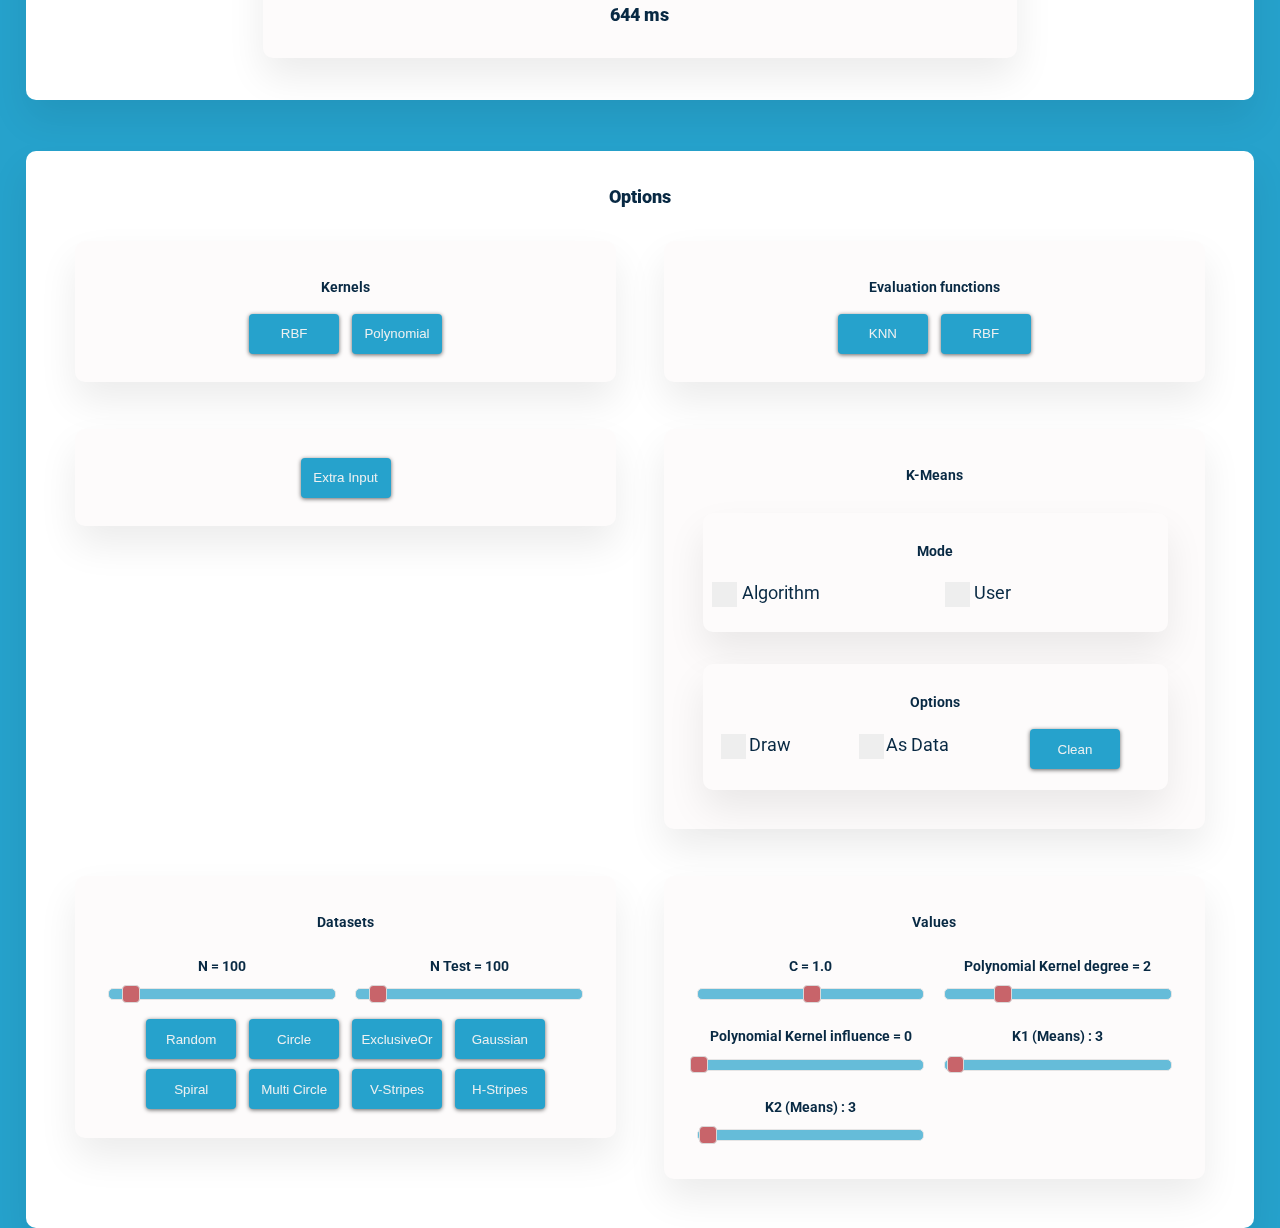
==== commit b2375753: "migliorato aggiornamento ui" ====
--- a/practice/index.html
+++ b/practice/index.html
@@ -184,10 +184,41 @@
         }
 
         function resetStatsSVM() {
+            let nSV = document.getElementById("nSV");
+            nSV.classList.remove("red");
+            nSV.classList.remove("yellow");
+            nSV.classList.remove("green");
+            nSV.innerHTML = "---";
             document.getElementById("formulaL").innerHTML = "---";
-            document.getElementById("nSV").innerHTML = "---";
             document.getElementById("nDim").innerHTML = "---";
             document.getElementById("time").innerHTML = "---";
+
+        }
+
+        function updateStatsSVM() {
+            //support vector
+            let n = countSV(svm);
+            let nSV = document.getElementById("nSV");
+            nSV.innerHTML = n+"/"+data.length;
+            if((n/data.length)>0.5) nSV.classList.add("red");
+            else if((n/data.length)>0.25) nSV.classList.add("yellow");
+            else nSV.classList.add("green");
+
+            if( kernelid===2 && Degree === 1) { //solo per il poly con grado 1
+                wb = svm.getWeights();
+                //formula linear
+                let formula = svm.getFormulaLinear(wb);
+                document.getElementById("formulaL").innerHTML = formula.html;
+                document.getElementById("fakeInputFormula").value = formula.equation;
+                document.getElementById("nDim").innerHTML = ""+wb.w.length;
+            }
+            else document.getElementById("nDim").innerHTML = "∞";
+
+            //time
+            if(time>1000) document.getElementById("time").innerHTML = (time/1000).toPrecision(3)+" s";
+            else document.getElementById("time").innerHTML = time.toPrecision(3)+" ms";
+
+
         }
 
         function retrainSVM() {
@@ -204,19 +235,7 @@
             }
             else if(kernelid === 1) {
                 time = svm.train(data, labels, { kernel: 'rbf', rbfsigma: rbfKernelSigma, C: svmC, SSCA: ssca, UB: ub, memoize: memo});
-                let n = countSV(svm);
-                if(n/data.length>0.5){
-                    document.getElementById("nSV").classList.add("red");
-                }
-                else if(n/data.length>0.25){
-                    document.getElementById("nSV").classList.add("yellow");
-                }
-                else {
-                    document.getElementById("nSV").classList.add("green");
-                }
-                document.getElementById("nSV").innerHTML = n+"/"+data.length;
-                document.getElementById("nDim").innerHTML = "∞";
-                document.getElementById("time").innerHTML = time.toPrecision(4)+" ms";
+                updateStatsSVM();
             }
             else if(kernelid === 2){
                 time = svm.train(data, labels, {
@@ -230,25 +249,7 @@
                         input_functions: input_functions
                     }
                     );
-                if(Degree === 1) {
-                    wb = svm.getWeights();
-                    let formula = svm.getFormulaLinear(wb);
-                    document.getElementById("formulaL").innerHTML = formula.html;
-                    document.getElementById("fakeInputFormula").value = formula.equation;
-                }
-                let n = countSV(svm);
-                document.getElementById("nSV").innerHTML = n+"/"+data.length;
-                document.getElementById("nDim").innerHTML = ""+wb.w.length;
-                document.getElementById("time").innerHTML = time.toPrecision(4)+" ms";
-                if(n/data.length>0.5){
-                    document.getElementById("nSV").classList.add("red");
-                }
-                else if(n/data.length>0.25){
-                    document.getElementById("nSV").classList.add("yellow");
-                }
-                else {
-                    document.getElementById("nSV").classList.add("green");
-                }
+                updateStatsSVM();
             }
             else if(kernelid === 3){
                 console.info("\tKNN: "+K);
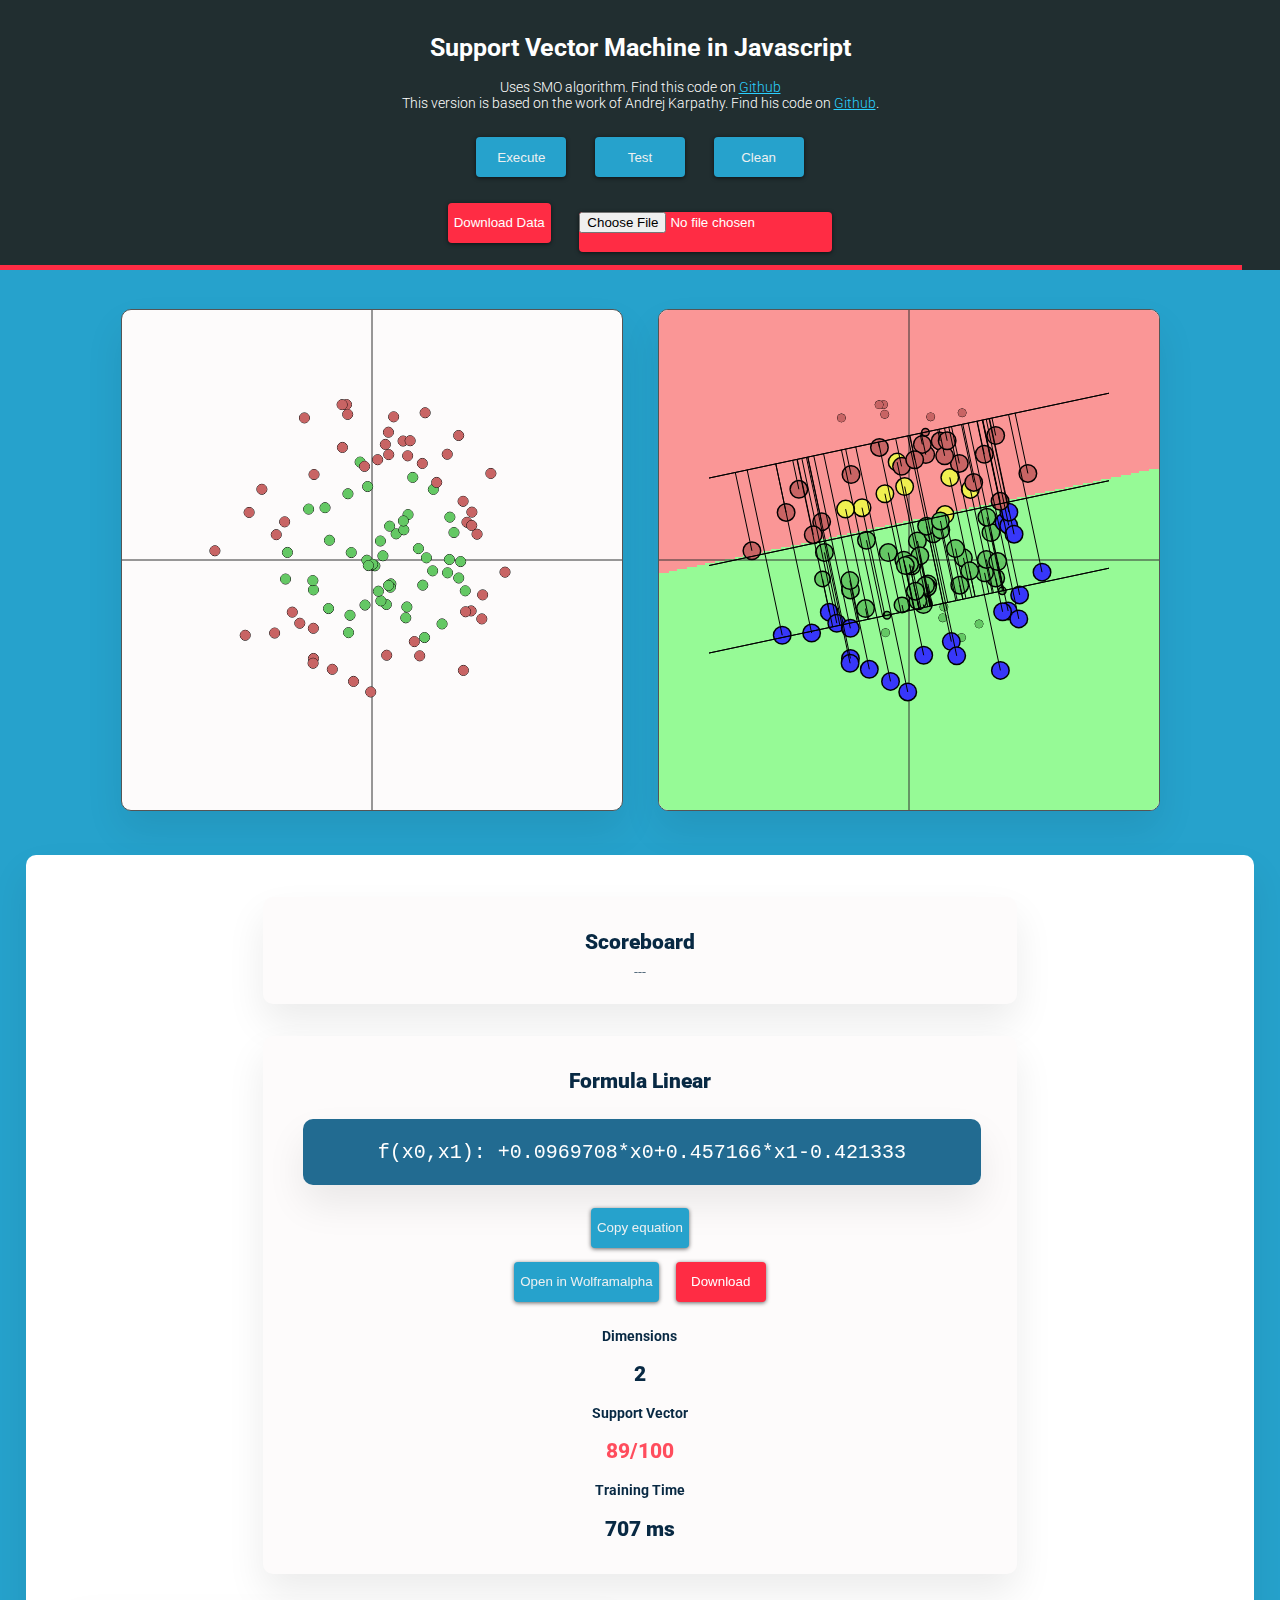
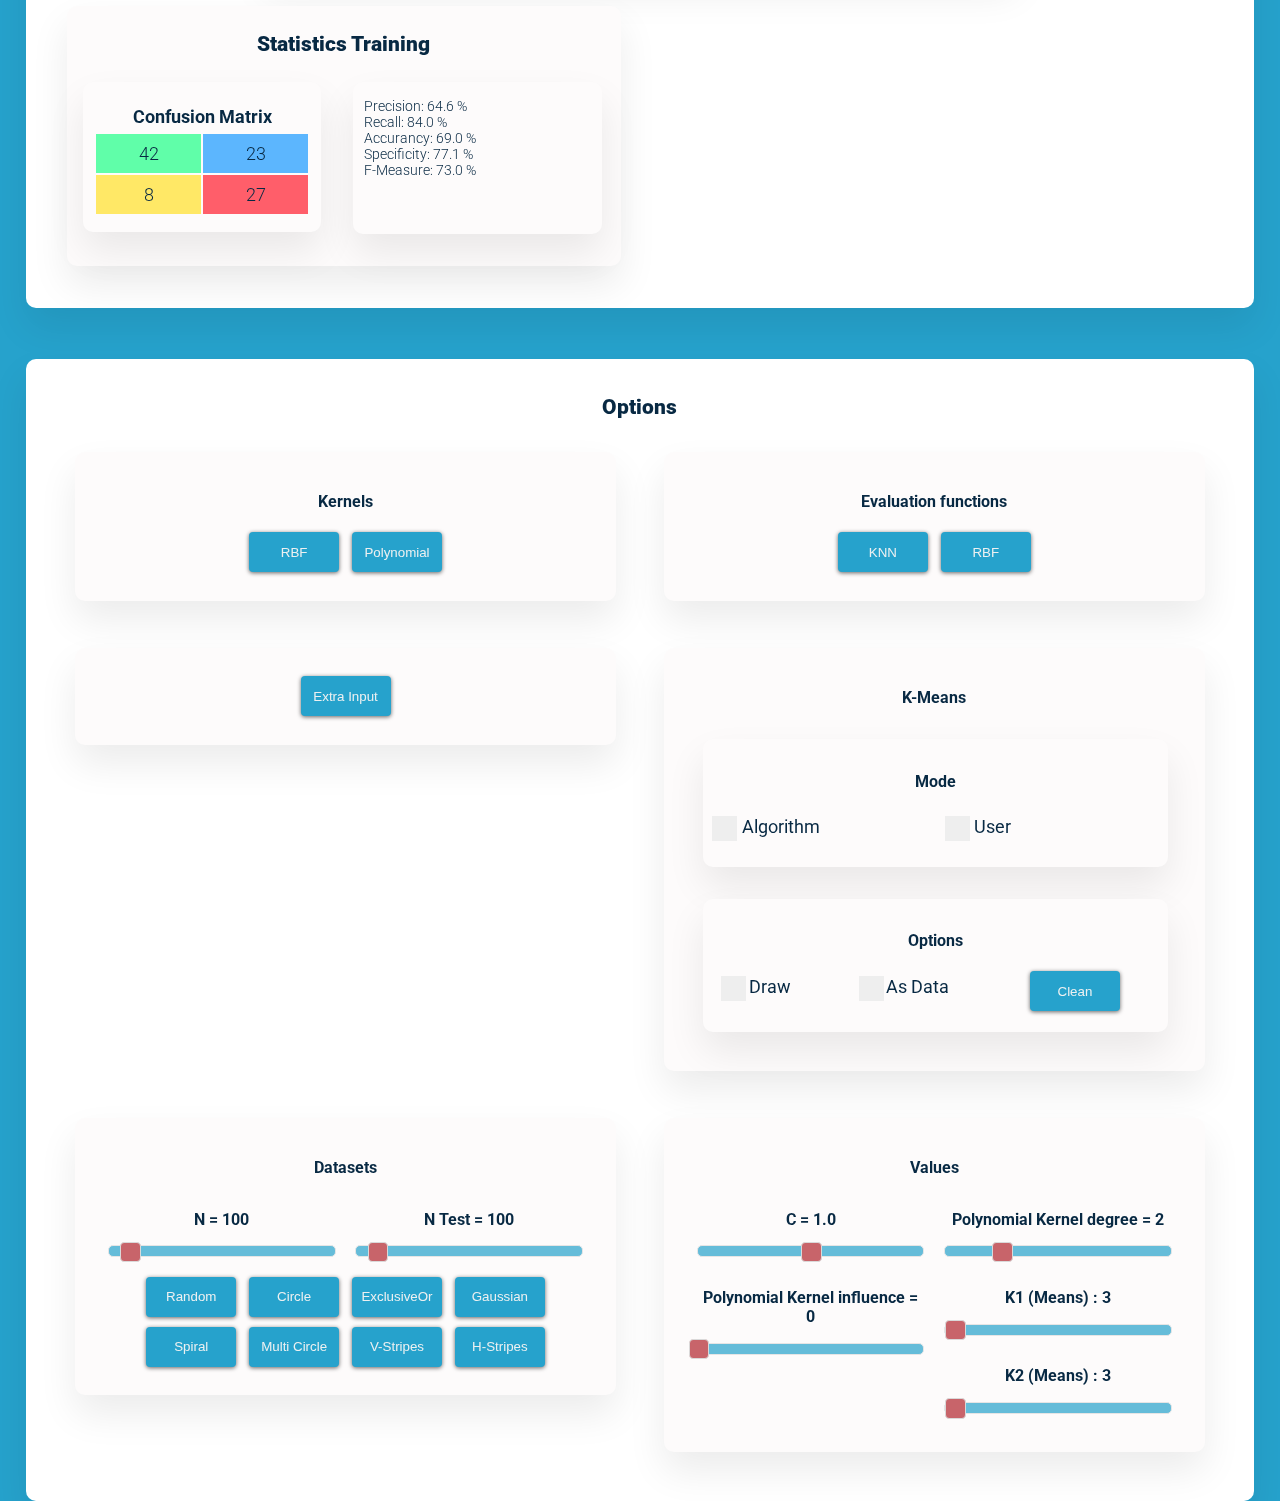
==== commit 6372fcb6: "da inserire l'upload del file" ====
--- a/practice/index.html
+++ b/practice/index.html
@@ -192,6 +192,7 @@
             document.getElementById("formulaL").innerHTML = "---";
             document.getElementById("nDim").innerHTML = "---";
             document.getElementById("time").innerHTML = "---";
+            document.getElementById("scoreboard").innerHTML = "---";
 
         }
 
@@ -395,7 +396,23 @@
                             for(let i=0;i<measures.length;i++){
                                 measures[i].time = 1/measures[i].time;
                             }
-                            console.table(measures);
+                            // console.table(measures);
+                            let scoreboard = document.getElementById("scoreboard");
+                            let html_table_scoreboard = "<table class=\"card card-1\" id='scoreboard_table'> <thead> <tr> <th colspan=\"3\">Input Tested Score</th> </tr> <tr><th>Input Function</th> <th>F-Measure</th> <th>Training Time</th></tr> </thead> <tbody>";
+                            for(let i=0;i<measures.length;i++){
+
+                                if(measures[i].value<0.5)
+                                    html_table_scoreboard += "<tr style='color: var(--action-c-darker)'>";
+                                else html_table_scoreboard+="<tr>";
+
+                                if(i===0)
+                                    html_table_scoreboard += "<tr style='color: var(--primary-c-accent)'>";
+
+
+                                html_table_scoreboard +="<td><strong>"+measures[i].id+"</strong></td><td>"+(measures[i].value*100).toPrecision(5)+"%</td><td>"+measures[i].time.toPrecision(6)+" ms</td></tr>";
+                            }
+                            html_table_scoreboard += "</tbody></table>";
+                            scoreboard.innerHTML=html_table_scoreboard;
                         } else {
                             percentage = (i+1)/functions.length*100;
                             moveProgressBar(percentage,100);
@@ -403,6 +420,7 @@
                             f.checked = true;
                             inputFunctionUpdate();
                             retrainSVM();
+                            draw();
                             let values = [];
                             for(let i=0;i<N;i++) {
                                 values.push(getValue(data[i]));
@@ -431,7 +449,7 @@
                             f.checked = false;
                             i++;
                         }
-                    }, 100);
+                    }, 300);
 
                     // for(let i=0;i<functions.length;i++){
                     //     percentage = (i+1)/functions.length;
@@ -701,7 +719,6 @@
                 return document.getElementById("fakeInputFormula").value;
             }
 
-
             function download(data,name,type) {
                 // create the text file as a Blob:
                 if(name!==equation_placeholder){
@@ -796,6 +813,7 @@
                 <br/>
                 <button id="downloadData" class="btn action" onclick="download(data,training_placeholder,jsonType)">Download Data</button>
                 <button id="downloadTest" class="btn action" onclick="download(datatest,test_placeholder,textType)">Download Test</button>
+                <input type="file" id="uploadData" class="btn action" onchange="uploadData()">
             </div>
 
         </div>
@@ -811,8 +829,33 @@
 
         <div class="card card-1" id="statistics">
 
+            <div class="card card-1" id="statistics_score">
+                <h2>Scoreboard</h2>
+                <div id="scoreboard"></div>
+            </div>
+            <div class="card card-1" id="statistics_svm">
+                <h2>Formula Linear</h2>
+                <input type="text" id ="fakeInputFormula">
+                <div class="card card-1 blue" id="formulaL">---</div>
+                <div id="actions">
+                    <div class="tooltip">
+                        <button class="btn" onclick="copyFunction()" onmouseout="outFunc()">
+                            <span class="tooltiptext" id="myTooltip">Copy to clipboard</span>
+                            Copy equation
+                        </button>
+                    </div>
+                    <button class="btn" id="btnLink" onclick="openLink()">Open in Wolframalpha</button>
+                    <button id="download" class="btn action" onclick="download(getFormula(),equation_placeholder,textType)">Download</button>
+                </div>
+                <h4>Dimensions</h4>
+                <h2 id ="nDim">---</h2>
+                <h4>Support Vector</h4>
+                <h2 id ="nSV">---</h2>
+                <h4>Training Time</h4>
+                <h2 id ="time">---</h2>
+            </div>
             <div class="card card-1" id="statisticsTraining">
-                <h3>Statistics Training</h3>
+                <h2>Statistics Training</h2>
                 <table class="card card-1" id="CMtable">
                     <thead>
                     <tr>
@@ -858,9 +901,8 @@
                     </div>
                 </div>
             </div>
-
             <div class="card card-1" id="statisticsTest">
-                <h3>Statistics Test</h3>
+                <h2>Statistics Test</h2>
                 <table class="card card-1" id="CMtableTest">
                     <thead>
                     <tr>
@@ -906,27 +948,6 @@
                     </div>
                 </div>
             </div>
-            <div class="card card-1" id="statistics_svm">
-                <h3>Formula Linear</h3>
-                <input type="text" id ="fakeInputFormula">
-                <div class="card card-1 blue" id="formulaL">---</div>
-                <div id="actions">
-                    <div class="tooltip">
-                        <button class="btn" onclick="copyFunction()" onmouseout="outFunc()">
-                            <span class="tooltiptext" id="myTooltip">Copy to clipboard</span>
-                            Copy equation
-                        </button>
-                    </div>
-                    <button class="btn" id="btnLink" onclick="openLink()">Open in Wolframalpha</button>
-                    <button id="download" class="btn action" onclick="download(getFormula(),equation_placeholder,textType)">Download</button>
-                </div>
-                <h4>Dimensions</h4>
-                <h2 id ="nDim">---</h2>
-                <h4>Support Vector</h4>
-                <h2 id ="nSV">---</h2>
-                <h4>Training Time</h4>
-                <h2 id ="time">---</h2>
-            </div>
         </div>
 
         <div class="card card-1" id="options">
--- a/practice/style/style.css
+++ b/practice/style/style.css
@@ -72,12 +72,12 @@
     text-align: center;
     font-family: Roboto,Verdana, Helvetica, sans-serif;
     font-weight: 300;
-    font-size: 12px;
+    font-size: 14px;
     padding: 0;
     margin: 0;
 }
 h1 {
-    font-size: 16px;
+    font-size: 25px;
 }
 p {
     padding-top: 0;
@@ -178,11 +178,14 @@
     float: left;
     width: 47%;
 }
-#statistics_svm{
+#statistics_svm,#statistics_score{
     padding: 2%;
     width: 60%;
 }
-#CMtable,#CMtableTest{
+#scoreboard_table{
+    width: 96%;
+}
+table{
     float: left;
     text-align: center;
     padding: 2%;
@@ -203,16 +206,16 @@
     font-size: 14px;
 }
 #tp,#tp2{
-    background-color: rgba(32, 255, 59, 0.75);
+    background-color: rgba(43, 255, 142, 0.75);
 }
 #fp,#fp2{
-    background-color: rgba(28, 95, 255, 0.75);
+    background-color: rgba(37, 159, 255, 0.75);
 }
 #fn,#fn2{
-    background-color: rgba(255, 233, 33, 0.75);
+    background-color: rgba(255, 226, 52, 0.75);
 }
 #tn,#tn2{
-    background-color: rgba(255, 30, 35, 0.75);
+    background-color: rgba(255, 41, 58, 0.75);
 }
 
 #formulaL{
@@ -221,11 +224,6 @@
     width: 90%;
     font-family: "Courier New",sans-serif;
     font-size: 20px;
-}
-
-body {
-    background: #e2e1e0;
-    text-align: center;
 }
 
 .card {
@@ -239,13 +237,14 @@
     padding-bottom: 1rem;
     padding-top: 1rem;
     /*min-height: 100px;*/
+    box-shadow: 0 1px 3px rgba(0,0,0,0.12), 0 1px 2px rgba(0,0,0,0.1);
 }
 .nopadding{
     padding: 0;
 }
 .card-1 {
-    box-shadow: 0 1px 3px rgba(0,0,0,0.12), 0 1px 2px rgba(0,0,0,0.24);
-    transition: all 0.3s cubic-bezier(.25,.8,.25,1);
+    box-shadow: 0 1px 3px rgba(0,0,0,0.20), 0 1px 2px rgba(0,0,0,0.35);
+    transition: all 0.8s cubic-bezier(.25,.8,.25,1);
 }
 .card-1.blue{
     background-color: var(--primary-c-darker);
